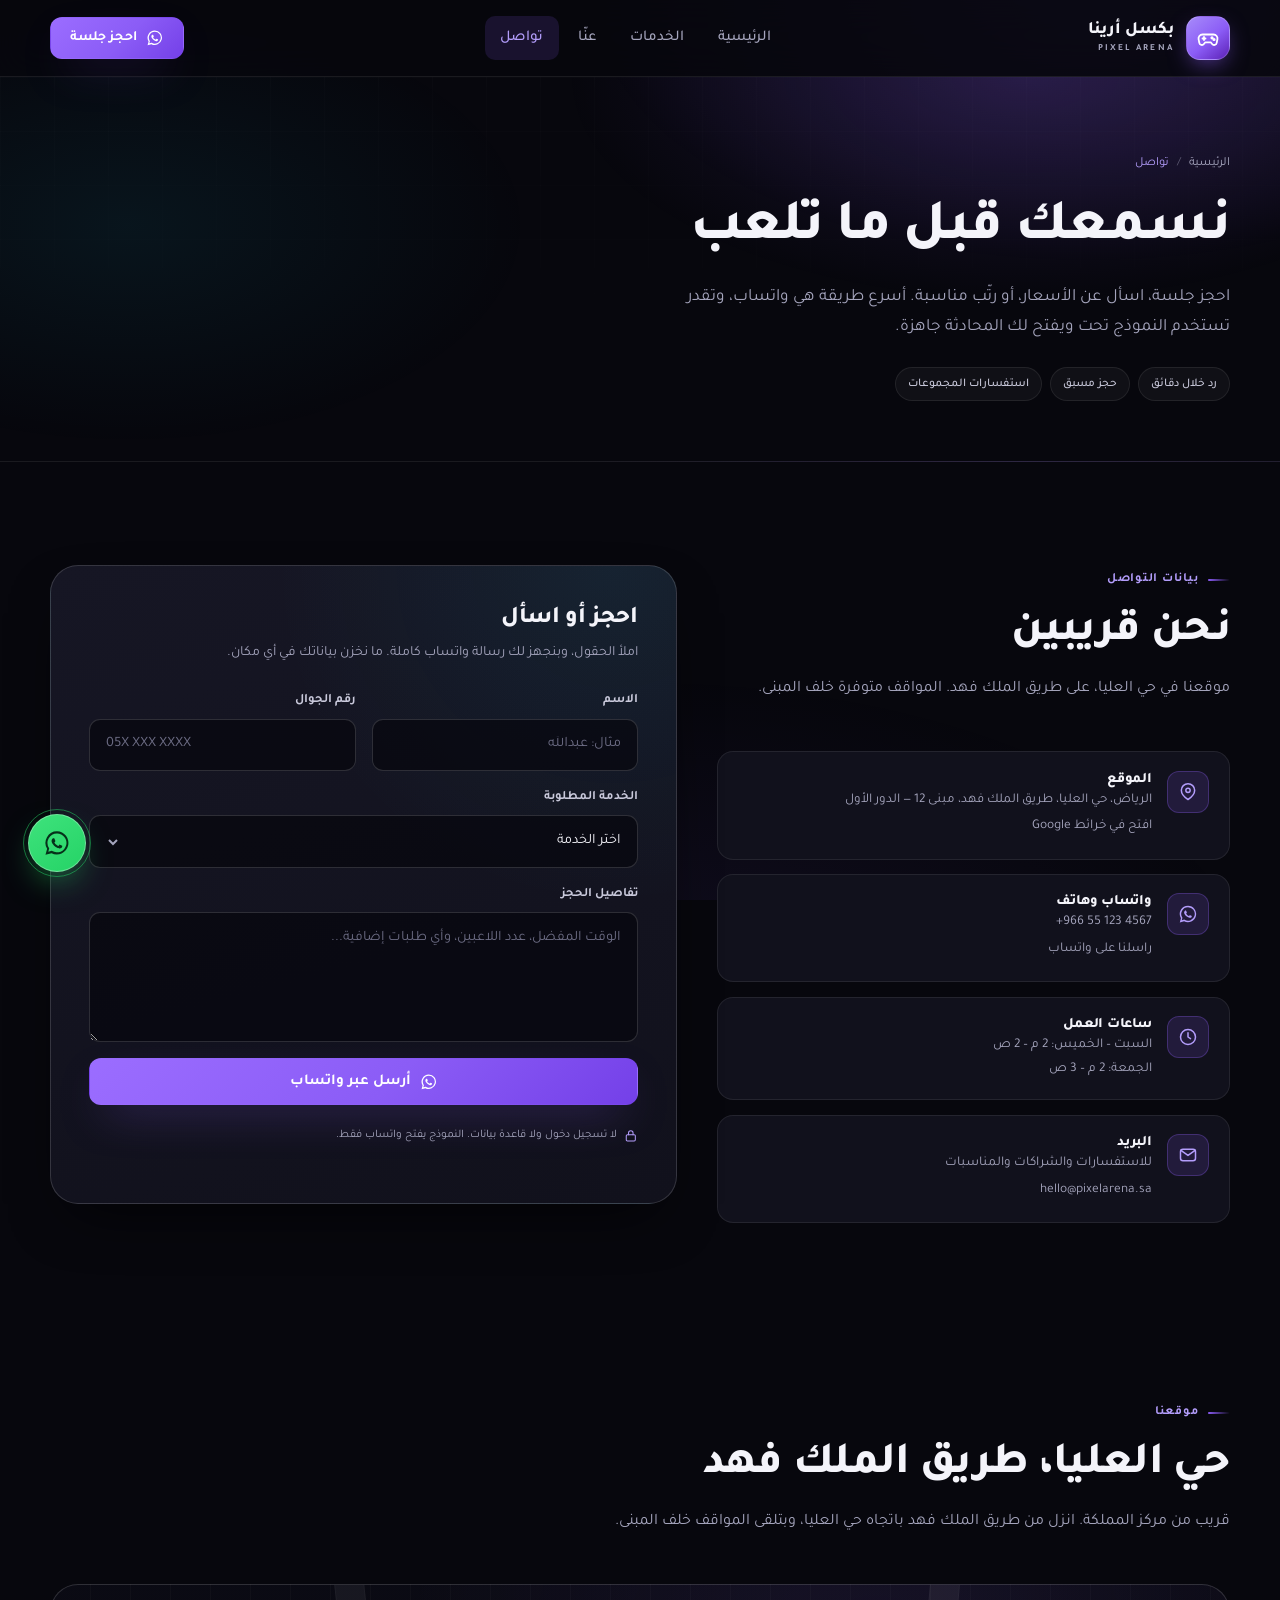
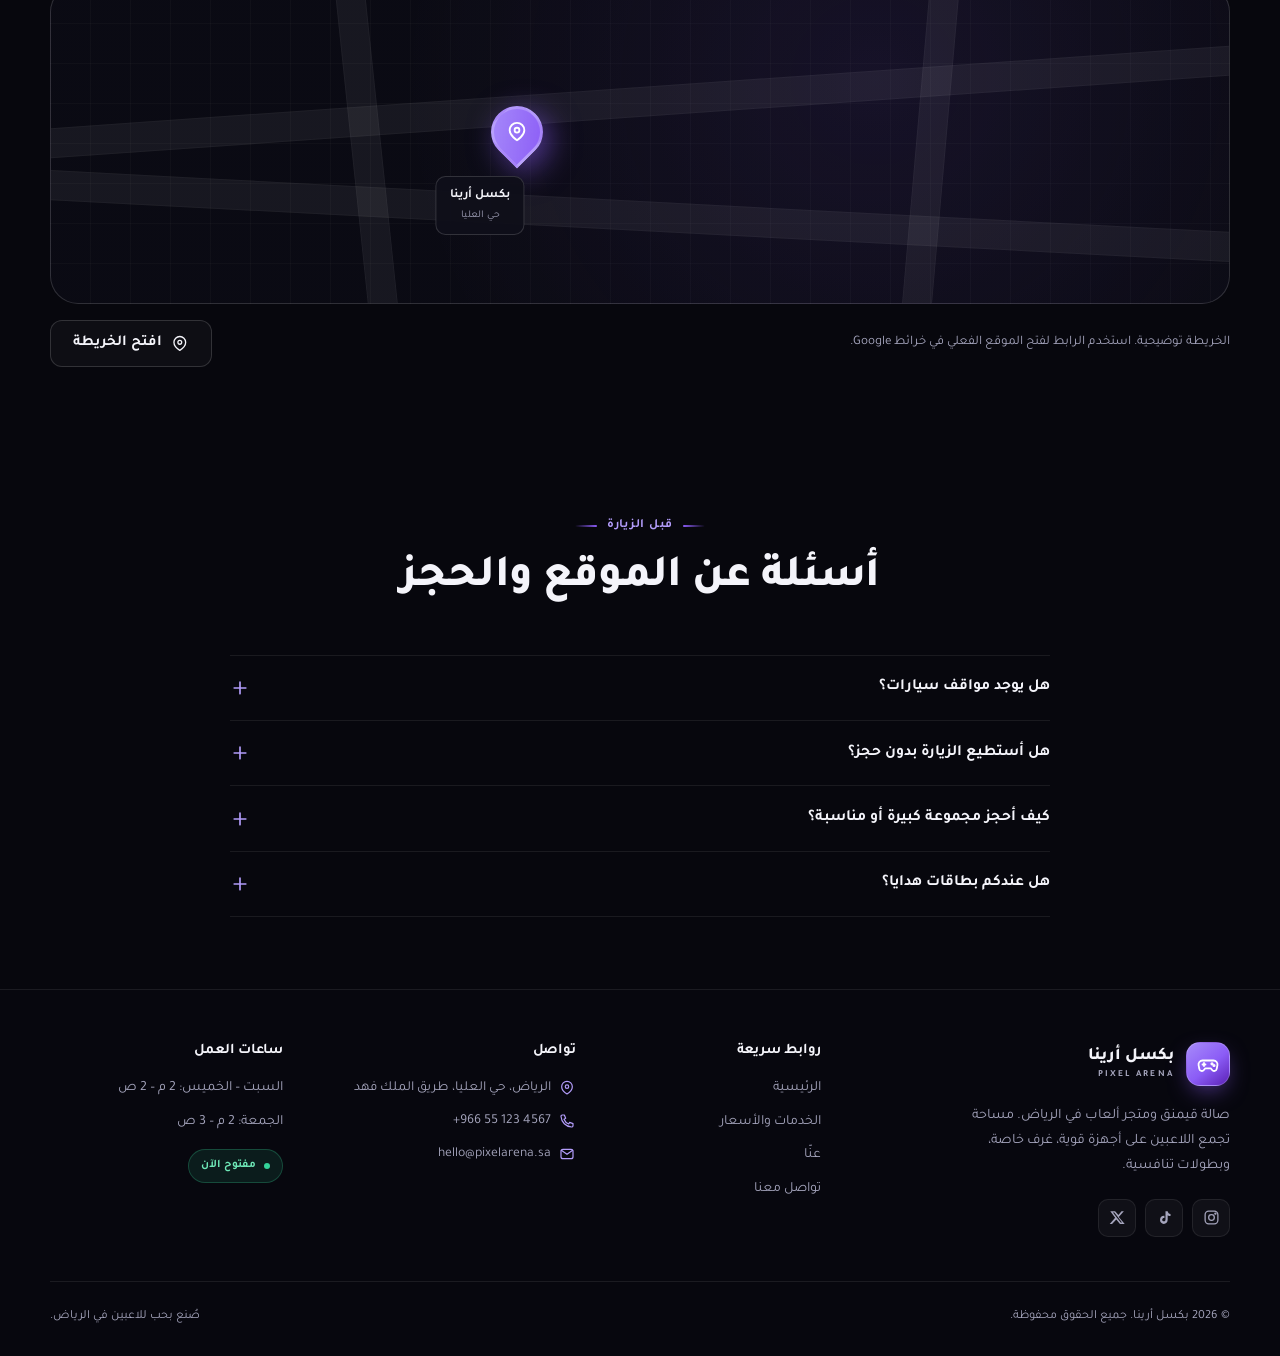
==== contact.html @ 1a5d4d5c "Add files via upload" ====
<!DOCTYPE html>
<html lang="ar" dir="rtl">
<head>
  <meta charset="utf-8">
  <meta name="viewport" content="width=device-width, initial-scale=1">
  <title>تواصل معنا | بكسل أرينا — الرياض، حي العليا</title>
  <meta name="description" content="تواصل مع بكسل أرينا في الرياض: واتساب، هاتف، موقع في حي العليا، وساعات العمل. احجز جلستك أو غرفتك عبر نموذج سريع يفتح واتساب مباشرة.">
  <meta name="theme-color" content="#07070d">
  <link rel="icon" href="assets/favicon.svg" type="image/svg+xml">
  <link rel="preconnect" href="https://fonts.googleapis.com">
  <link rel="preconnect" href="https://fonts.gstatic.com" crossorigin>
  <link href="https://fonts.googleapis.com/css2?family=Tajawal:wght@400;500;700;800&display=swap" rel="stylesheet">
  <link rel="stylesheet" href="style.css">
  <script>document.documentElement.classList.add("js");</script>
</head>
<body>
  <a class="skip-link" href="#main">تجاوز إلى المحتوى</a>

  <header class="site-header">
    <div class="container header-inner">
      <a class="brand" href="index.html" aria-label="بكسل أرينا — الصفحة الرئيسية">
        <span class="brand-mark" aria-hidden="true">
          <svg viewBox="0 0 24 24" fill="none" stroke="currentColor" stroke-width="1.8" stroke-linecap="round" stroke-linejoin="round">
            <path d="M6.5 8.5h11a4 4 0 0 1 3.9 4.9l-.7 3.4a2.6 2.6 0 0 1-4.6 1.2l-1.4-1.7H9.3l-1.4 1.7a2.6 2.6 0 0 1-4.6-1.2l-.7-3.4a4 4 0 0 1 3.9-4.9Z"/>
            <path d="M8 11v3M6.5 12.5h3"/>
            <circle cx="16" cy="11.8" r=".7" fill="currentColor"/>
            <circle cx="18" cy="13.5" r=".7" fill="currentColor"/>
          </svg>
        </span>
        <span class="brand-text">
          <span class="brand-name">بكسل أرينا</span>
          <span class="brand-sub">PIXEL ARENA</span>
        </span>
      </a>

      <nav class="nav" id="site-nav" aria-label="التنقل الرئيسي">
        <ul class="nav-list">
          <li><a class="nav-link" href="index.html">الرئيسية</a></li>
          <li><a class="nav-link" href="services.html">الخدمات</a></li>
          <li><a class="nav-link" href="about.html">عنّا</a></li>
          <li><a class="nav-link is-active" href="contact.html" aria-current="page">تواصل</a></li>
        </ul>
        <a class="btn btn-primary nav-cta" href="https://wa.me/966551234567?text=مرحبًا%20بكسل%20أرينا،%20أبغى%20أحجز%20جلسة" target="_blank" rel="noopener noreferrer">
          <svg class="icon" viewBox="0 0 24 24" fill="currentColor" aria-hidden="true"><path d="M12.04 2a9.9 9.9 0 0 0-8.5 15l-1.4 5.1 5.2-1.4A9.9 9.9 0 1 0 12.04 2Zm0 1.8a8.1 8.1 0 1 1-4.1 15.1l-.4-.2-3 .8.8-2.9-.2-.4a8.1 8.1 0 0 1 6.9-12.4Zm-3.2 4.1c-.2 0-.5.1-.7.4-.2.3-.8.8-.8 1.9s.8 2.2.9 2.4c.1.2 1.6 2.5 3.9 3.4 1.9.8 2.3.6 2.7.6.4 0 1.3-.5 1.5-1.1.2-.6.2-1 .1-1.1-.1-.1-.2-.2-.4-.3l-1.5-.7c-.2-.1-.4-.1-.5.1l-.6.8c-.1.2-.3.2-.5.1-.2-.1-.9-.3-1.8-1.1-.7-.6-1.1-1.3-1.3-1.5-.1-.2 0-.3.1-.4l.4-.5c.1-.2.1-.3.2-.5.1-.2 0-.3 0-.4l-.7-1.7c-.2-.4-.4-.4-.5-.4h-.5Z"/></svg>
          احجز جلسة
        </a>
      </nav>

      <div class="header-actions">
        <a class="btn btn-primary header-cta" href="https://wa.me/966551234567?text=مرحبًا%20بكسل%20أرينا،%20أبغى%20أحجز%20جلسة" target="_blank" rel="noopener noreferrer">
          <svg class="icon" viewBox="0 0 24 24" fill="currentColor" aria-hidden="true"><path d="M12.04 2a9.9 9.9 0 0 0-8.5 15l-1.4 5.1 5.2-1.4A9.9 9.9 0 1 0 12.04 2Zm0 1.8a8.1 8.1 0 1 1-4.1 15.1l-.4-.2-3 .8.8-2.9-.2-.4a8.1 8.1 0 0 1 6.9-12.4Zm-3.2 4.1c-.2 0-.5.1-.7.4-.2.3-.8.8-.8 1.9s.8 2.2.9 2.4c.1.2 1.6 2.5 3.9 3.4 1.9.8 2.3.6 2.7.6.4 0 1.3-.5 1.5-1.1.2-.6.2-1 .1-1.1-.1-.1-.2-.2-.4-.3l-1.5-.7c-.2-.1-.4-.1-.5.1l-.6.8c-.1.2-.3.2-.5.1-.2-.1-.9-.3-1.8-1.1-.7-.6-1.1-1.3-1.3-1.5-.1-.2 0-.3.1-.4l.4-.5c.1-.2.1-.3.2-.5.1-.2 0-.3 0-.4l-.7-1.7c-.2-.4-.4-.4-.5-.4h-.5Z"/></svg>
          احجز جلسة
        </a>
        <button class="nav-toggle" type="button" aria-label="فتح القائمة" aria-expanded="false" aria-controls="site-nav">
          <span></span><span></span><span></span>
        </button>
      </div>
    </div>
  </header>

  <main id="main">
    <section class="page-hero">
      <div class="container">
        <nav class="breadcrumb" aria-label="مسار الصفحة">
          <a href="index.html">الرئيسية</a>
          <span class="sep" aria-hidden="true">/</span>
          <span aria-current="page">تواصل</span>
        </nav>
        <h1>نسمعك قبل ما تلعب</h1>
        <p class="lead">
          احجز جلسة، اسأل عن الأسعار، أو رتّب مناسبة. أسرع طريقة هي واتساب،
          وتقدر تستخدم النموذج تحت ويفتح لك المحادثة جاهزة.
        </p>
        <div class="page-hero-tags">
          <span class="tag">رد خلال دقائق</span>
          <span class="tag">حجز مسبق</span>
          <span class="tag">استفسارات المجموعات</span>
        </div>
      </div>
    </section>

    <!-- التواصل والنموذج -->
    <section class="section" aria-labelledby="contact-title">
      <div class="container">
        <div class="contact-grid">
          <div>
            <div class="section-head reveal">
              <span class="kicker">بيانات التواصل</span>
              <h2 class="section-title" id="contact-title">نحن قريبين</h2>
              <p class="section-text">موقعنا في حي العليا، على طريق الملك فهد. المواقف متوفرة خلف المبنى.</p>
            </div>

            <div class="contact-cards">
              <div class="contact-card reveal">
                <span class="feature-icon" aria-hidden="true">
                  <svg viewBox="0 0 24 24" fill="none" stroke="currentColor" stroke-width="1.8" stroke-linecap="round" stroke-linejoin="round"><path d="M20 10c0 6-8 11-8 11S4 16 4 10a8 8 0 1 1 16 0Z"/><circle cx="12" cy="10" r="2.6"/></svg>
                </span>
                <div>
                  <h3>الموقع</h3>
                  <p>الرياض، حي العليا، طريق الملك فهد، مبنى 12 — الدور الأول</p>
                  <a href="https://www.google.com/maps/search/?api=1&query=Al+Olaya+Riyadh" target="_blank" rel="noopener noreferrer">افتح في خرائط Google</a>
                </div>
              </div>

              <div class="contact-card reveal">
                <span class="feature-icon" aria-hidden="true">
                  <svg viewBox="0 0 24 24" fill="currentColor"><path d="M12.04 2a9.9 9.9 0 0 0-8.5 15l-1.4 5.1 5.2-1.4A9.9 9.9 0 1 0 12.04 2Zm0 1.8a8.1 8.1 0 1 1-4.1 15.1l-.4-.2-3 .8.8-2.9-.2-.4a8.1 8.1 0 0 1 6.9-12.4Zm-3.2 4.1c-.2 0-.5.1-.7.4-.2.3-.8.8-.8 1.9s.8 2.2.9 2.4c.1.2 1.6 2.5 3.9 3.4 1.9.8 2.3.6 2.7.6.4 0 1.3-.5 1.5-1.1.2-.6.2-1 .1-1.1-.1-.1-.2-.2-.4-.3l-1.5-.7c-.2-.1-.4-.1-.5.1l-.6.8c-.1.2-.3.2-.5.1-.2-.1-.9-.3-1.8-1.1-.7-.6-1.1-1.3-1.3-1.5-.1-.2 0-.3.1-.4l.4-.5c.1-.2.1-.3.2-.5.1-.2 0-.3 0-.4l-.7-1.7c-.2-.4-.4-.4-.5-.4h-.5Z"/></svg>
                </span>
                <div>
                  <h3>واتساب وهاتف</h3>
                  <p dir="ltr" style="text-align: end;">+966 55 123 4567</p>
                  <a href="https://wa.me/966551234567" target="_blank" rel="noopener noreferrer">راسلنا على واتساب</a>
                </div>
              </div>

              <div class="contact-card reveal">
                <span class="feature-icon" aria-hidden="true">
                  <svg viewBox="0 0 24 24" fill="none" stroke="currentColor" stroke-width="1.8" stroke-linecap="round" stroke-linejoin="round"><circle cx="12" cy="12" r="9"/><path d="M12 7v5l3 2"/></svg>
                </span>
                <div>
                  <h3>ساعات العمل</h3>
                  <p>السبت – الخميس: 2 م – 2 ص</p>
                  <p>الجمعة: 2 م – 3 ص</p>
                </div>
              </div>

              <div class="contact-card reveal">
                <span class="feature-icon" aria-hidden="true">
                  <svg viewBox="0 0 24 24" fill="none" stroke="currentColor" stroke-width="1.8" stroke-linecap="round" stroke-linejoin="round"><rect x="3" y="5" width="18" height="14" rx="3"/><path d="m3.5 6.5 8.5 6 8.5-6"/></svg>
                </span>
                <div>
                  <h3>البريد</h3>
                  <p>للاستفسارات والشراكات والمناسبات</p>
                  <a href="mailto:hello@pixelarena.sa" dir="ltr">hello@pixelarena.sa</a>
                </div>
              </div>
            </div>
          </div>

          <div class="form-card reveal">
            <h2>احجز أو اسأل</h2>
            <p>املأ الحقول، وبنجهز لك رسالة واتساب كاملة. ما نخزن بياناتك في أي مكان.</p>

            <form data-wa-form data-wa="966551234567">
              <div class="form-grid">
                <div class="field">
                  <label for="name">الاسم</label>
                  <input type="text" id="name" name="name" placeholder="مثال: عبدالله" autocomplete="name" required>
                </div>

                <div class="field">
                  <label for="phone">رقم الجوال</label>
                  <input type="tel" id="phone" name="phone" placeholder="05X XXX XXXX" autocomplete="tel" inputmode="tel" pattern="[0-9+\s-]{9,16}" required>
                </div>

                <div class="field field--full">
                  <label for="service">الخدمة المطلوبة</label>
                  <select id="service" name="service" required>
                    <option value="" selected disabled>اختر الخدمة</option>
                    <option>PC عادي — 25 ر.س/ساعة</option>
                    <option>PC برو — 35 ر.س/ساعة</option>
                    <option>PS5 — 30 ر.س/ساعة</option>
                    <option>تجربة VR — 45 ر.س/ساعة</option>
                    <option>محاكي السباقات — 35 ر.س/ساعة</option>
                    <option>غرفة VIP — 120 ر.س/ساعة</option>
                    <option>بطولة أو مناسبة</option>
                    <option>استفسار عام</option>
                  </select>
                </div>

                <div class="field field--full">
                  <label for="message">تفاصيل الحجز</label>
                  <textarea id="message" name="message" placeholder="الوقت المفضل، عدد اللاعبين، وأي طلبات إضافية..."></textarea>
                </div>

                <div class="field field--full">
                  <button class="btn btn-primary btn-block" type="submit">
                    <svg class="icon" viewBox="0 0 24 24" fill="currentColor" aria-hidden="true"><path d="M12.04 2a9.9 9.9 0 0 0-8.5 15l-1.4 5.1 5.2-1.4A9.9 9.9 0 1 0 12.04 2Zm0 1.8a8.1 8.1 0 1 1-4.1 15.1l-.4-.2-3 .8.8-2.9-.2-.4a8.1 8.1 0 0 1 6.9-12.4Zm-3.2 4.1c-.2 0-.5.1-.7.4-.2.3-.8.8-.8 1.9s.8 2.2.9 2.4c.1.2 1.6 2.5 3.9 3.4 1.9.8 2.3.6 2.7.6.4 0 1.3-.5 1.5-1.1.2-.6.2-1 .1-1.1-.1-.1-.2-.2-.4-.3l-1.5-.7c-.2-.1-.4-.1-.5.1l-.6.8c-.1.2-.3.2-.5.1-.2-.1-.9-.3-1.8-1.1-.7-.6-1.1-1.3-1.3-1.5-.1-.2 0-.3.1-.4l.4-.5c.1-.2.1-.3.2-.5.1-.2 0-.3 0-.4l-.7-1.7c-.2-.4-.4-.4-.5-.4h-.5Z"/></svg>
                    أرسل عبر واتساب
                  </button>
                  <p class="form-note">
                    <svg class="icon" viewBox="0 0 24 24" fill="none" stroke="currentColor" stroke-width="1.8" stroke-linecap="round" stroke-linejoin="round" aria-hidden="true"><rect x="4" y="10" width="16" height="11" rx="2"/><path d="M8 10V7a4 4 0 0 1 8 0v3"/></svg>
                    لا تسجيل دخول ولا قاعدة بيانات. النموذج يفتح واتساب فقط.
                  </p>
                  <p class="form-status" role="status" aria-live="polite"></p>
                </div>
              </div>
            </form>
          </div>
        </div>
      </div>
    </section>

    <!-- الموقع -->
    <section class="section section--tight" aria-labelledby="map-title">
      <div class="container">
        <div class="section-head reveal">
          <span class="kicker">موقعنا</span>
          <h2 class="section-title" id="map-title">حي العليا، طريق الملك فهد</h2>
          <p class="section-text">قريب من مركز المملكة. انزل من طريق الملك فهد باتجاه حي العليا، وبتلقى المواقف خلف المبنى.</p>
        </div>

        <div class="map-card reveal" role="img" aria-label="خريطة توضيحية لموقع بكسل أرينا في حي العليا بالرياض">
          <div class="map-road map-road--h map-road--h1"></div>
          <div class="map-road map-road--h map-road--h2"></div>
          <div class="map-road map-road--v map-road--v1"></div>
          <div class="map-road map-road--v map-road--v2"></div>
          <div class="map-pin" aria-hidden="true">
            <svg viewBox="0 0 24 24" fill="none" stroke="currentColor" stroke-width="2" stroke-linecap="round" stroke-linejoin="round"><path d="M20 10c0 6-8 11-8 11S4 16 4 10a8 8 0 1 1 16 0Z"/><circle cx="12" cy="10" r="2.6"/></svg>
          </div>
          <div class="map-label">بكسل أرينا<span>حي العليا</span></div>
        </div>

        <div class="map-actions">
          <p>الخريطة توضيحية. استخدم الرابط لفتح الموقع الفعلي في خرائط Google.</p>
          <a class="btn btn-ghost" href="https://www.google.com/maps/search/?api=1&query=Al+Olaya+Riyadh" target="_blank" rel="noopener noreferrer">
            <svg class="icon" viewBox="0 0 24 24" fill="none" stroke="currentColor" stroke-width="1.8" stroke-linecap="round" stroke-linejoin="round" aria-hidden="true"><path d="M20 10c0 6-8 11-8 11S4 16 4 10a8 8 0 1 1 16 0Z"/><circle cx="12" cy="10" r="2.6"/></svg>
            افتح الخريطة
          </a>
        </div>
      </div>
    </section>

    <!-- الأسئلة -->
    <section class="section section--tight" aria-labelledby="contact-faq-title">
      <div class="container">
        <div class="section-head section-head--center reveal">
          <span class="kicker">قبل الزيارة</span>
          <h2 class="section-title" id="contact-faq-title">أسئلة عن الموقع والحجز</h2>
        </div>

        <div class="faq reveal">
          <details>
            <summary>هل يوجد مواقف سيارات؟<svg class="icon" viewBox="0 0 24 24" fill="none" stroke="currentColor" stroke-width="2" stroke-linecap="round" aria-hidden="true"><path d="M12 5v14M5 12h14"/></svg></summary>
            <p>نعم، مواقف مجانية خلف المبنى تتسع لعدد جيد من السيارات. في أوقات الذروة ننصح بالوصول قبل موعدك بعشر دقائق.</p>
          </details>
          <details>
            <summary>هل أستطيع الزيارة بدون حجز؟<svg class="icon" viewBox="0 0 24 24" fill="none" stroke="currentColor" stroke-width="2" stroke-linecap="round" aria-hidden="true"><path d="M12 5v14M5 12h14"/></svg></summary>
            <p>تقدر، حسب توفر الأجهزة. الحجز المسبق يضمن لك المقعد أو الغرفة اللي تفضلها، خاصة نهاية الأسبوع.</p>
          </details>
          <details>
            <summary>كيف أحجز مجموعة كبيرة أو مناسبة؟<svg class="icon" viewBox="0 0 24 24" fill="none" stroke="currentColor" stroke-width="2" stroke-linecap="round" aria-hidden="true"><path d="M12 5v14M5 12h14"/></svg></summary>
            <p>راسلنا على واتساب قبلها بيومين على الأقل، واذكر عدد الأشخاص والوقت. نقدر نحجز أكثر من غرفة، ونرتب بطولة صغيرة أو ضيافة.</p>
          </details>
          <details>
            <summary>هل عندكم بطاقات هدايا؟<svg class="icon" viewBox="0 0 24 24" fill="none" stroke="currentColor" stroke-width="2" stroke-linecap="round" aria-hidden="true"><path d="M12 5v14M5 12h14"/></svg></summary>
            <p>نعم، بطاقات هدايا بقيم 50 و100 و200 ريال، صالحة لمدة ستة أشهر من تاريخ الشراء. اطلبها من الاستقبال أو عبر واتساب.</p>
          </details>
        </div>
      </div>
    </section>
  </main>

  <footer class="site-footer">
    <div class="container">
      <div class="footer-grid">
        <div class="footer-brand">
          <a class="brand" href="index.html" aria-label="بكسل أرينا — الصفحة الرئيسية">
            <span class="brand-mark" aria-hidden="true">
              <svg viewBox="0 0 24 24" fill="none" stroke="currentColor" stroke-width="1.8" stroke-linecap="round" stroke-linejoin="round">
                <path d="M6.5 8.5h11a4 4 0 0 1 3.9 4.9l-.7 3.4a2.6 2.6 0 0 1-4.6 1.2l-1.4-1.7H9.3l-1.4 1.7a2.6 2.6 0 0 1-4.6-1.2l-.7-3.4a4 4 0 0 1 3.9-4.9Z"/>
                <path d="M8 11v3M6.5 12.5h3"/>
                <circle cx="16" cy="11.8" r=".7" fill="currentColor"/>
                <circle cx="18" cy="13.5" r=".7" fill="currentColor"/>
              </svg>
            </span>
            <span class="brand-text">
              <span class="brand-name">بكسل أرينا</span>
              <span class="brand-sub">PIXEL ARENA</span>
            </span>
          </a>
          <p>صالة قيمنق ومتجر ألعاب في الرياض. مساحة تجمع اللاعبين على أجهزة قوية، غرف خاصة، وبطولات تنافسية.</p>
          <div class="socials">
            <a class="social-link" href="https://www.instagram.com/" target="_blank" rel="noopener noreferrer" aria-label="إنستغرام بكسل أرينا">
              <svg viewBox="0 0 24 24" fill="none" stroke="currentColor" stroke-width="1.8" stroke-linecap="round" stroke-linejoin="round" aria-hidden="true"><rect x="3" y="3" width="18" height="18" rx="5"/><circle cx="12" cy="12" r="4"/><circle cx="17.5" cy="6.5" r=".8" fill="currentColor"/></svg>
            </a>
            <a class="social-link" href="https://www.tiktok.com/" target="_blank" rel="noopener noreferrer" aria-label="تيك توك بكسل أرينا">
              <svg viewBox="0 0 24 24" fill="currentColor" aria-hidden="true"><path d="M16.5 3c.4 2.2 1.8 3.7 4 4v3c-1.5 0-2.9-.5-4-1.3v6.6c0 3.6-2.4 5.7-5.5 5.7A5.3 5.3 0 0 1 5.7 15c0-3.3 2.7-5.6 6.2-5.3v3.1c-1.7-.3-3.1.7-3.1 2.2 0 1.4 1 2.4 2.3 2.4 1.4 0 2.3-1 2.3-2.7V3Z"/></svg>
            </a>
            <a class="social-link" href="https://x.com/" target="_blank" rel="noopener noreferrer" aria-label="إكس بكسل أرينا">
              <svg viewBox="0 0 24 24" fill="currentColor" aria-hidden="true"><path d="M17.7 3H21l-7.2 8.2L22.2 21H15.5l-5.2-6.2L4.3 21H1l7.7-8.8L1.8 3h6.8l4.7 5.6Zm-1.2 16h1.9L7.5 4.9H5.5Z"/></svg>
            </a>
          </div>
        </div>

        <div>
          <h3 class="footer-title">روابط سريعة</h3>
          <ul class="footer-links">
            <li><a href="index.html">الرئيسية</a></li>
            <li><a href="services.html">الخدمات والأسعار</a></li>
            <li><a href="about.html">عنّا</a></li>
            <li><a href="contact.html">تواصل معنا</a></li>
          </ul>
        </div>

        <div>
          <h3 class="footer-title">تواصل</h3>
          <ul class="footer-links footer-contact">
            <li>
              <svg class="icon" viewBox="0 0 24 24" fill="none" stroke="currentColor" stroke-width="1.8" stroke-linecap="round" stroke-linejoin="round" aria-hidden="true"><path d="M20 10c0 6-8 11-8 11S4 16 4 10a8 8 0 1 1 16 0Z"/><circle cx="12" cy="10" r="2.6"/></svg>
              <span>الرياض، حي العليا، طريق الملك فهد</span>
            </li>
            <li>
              <svg class="icon" viewBox="0 0 24 24" fill="none" stroke="currentColor" stroke-width="1.8" stroke-linecap="round" stroke-linejoin="round" aria-hidden="true"><path d="M5 3h3l2 5-2.5 1.5a12 12 0 0 0 7 7L16 14l5 2v3a2 2 0 0 1-2.2 2A17 17 0 0 1 3 5.2 2 2 0 0 1 5 3Z"/></svg>
              <a href="tel:+966551234567" dir="ltr">+966 55 123 4567</a>
            </li>
            <li>
              <svg class="icon" viewBox="0 0 24 24" fill="none" stroke="currentColor" stroke-width="1.8" stroke-linecap="round" stroke-linejoin="round" aria-hidden="true"><rect x="3" y="5" width="18" height="14" rx="3"/><path d="m3.5 6.5 8.5 6 8.5-6"/></svg>
              <a href="mailto:hello@pixelarena.sa" dir="ltr">hello@pixelarena.sa</a>
            </li>
          </ul>
        </div>

        <div>
          <h3 class="footer-title">ساعات العمل</h3>
          <ul class="footer-links">
            <li>السبت – الخميس: 2 م – 2 ص</li>
            <li>الجمعة: 2 م – 3 ص</li>
          </ul>
          <span class="hours-badge">مفتوح الآن</span>
        </div>
      </div>

      <div class="footer-bottom">
        <p>© <span data-year>2026</span> بكسل أرينا. جميع الحقوق محفوظة.</p>
        <p>صُنع بحب للاعبين في الرياض.</p>
      </div>
    </div>
  </footer>

  <a class="wa-float" href="https://wa.me/966551234567?text=مرحبًا%20بكسل%20أرينا،%20أبغى%20أحجز%20جلسة" target="_blank" rel="noopener noreferrer" aria-label="تواصل مع بكسل أرينا عبر واتساب">
    <svg viewBox="0 0 24 24" fill="currentColor" aria-hidden="true"><path d="M12.04 2a9.9 9.9 0 0 0-8.5 15l-1.4 5.1 5.2-1.4A9.9 9.9 0 1 0 12.04 2Zm0 1.8a8.1 8.1 0 1 1-4.1 15.1l-.4-.2-3 .8.8-2.9-.2-.4a8.1 8.1 0 0 1 6.9-12.4Zm-3.2 4.1c-.2 0-.5.1-.7.4-.2.3-.8.8-.8 1.9s.8 2.2.9 2.4c.1.2 1.6 2.5 3.9 3.4 1.9.8 2.3.6 2.7.6.4 0 1.3-.5 1.5-1.1.2-.6.2-1 .1-1.1-.1-.1-.2-.2-.4-.3l-1.5-.7c-.2-.1-.4-.1-.5.1l-.6.8c-.1.2-.3.2-.5.1-.2-.1-.9-.3-1.8-1.1-.7-.6-1.1-1.3-1.3-1.5-.1-.2 0-.3.1-.4l.4-.5c.1-.2.1-.3.2-.5.1-.2 0-.3 0-.4l-.7-1.7c-.2-.4-.4-.4-.5-.4h-.5Z"/></svg>
  </a>

  <script src="script.js" defer></script>
</body>
</html>
---- style.css ----
/* ============================================================
   بكسل أرينا — بكسل أرينا | PIXEL ARENA
   ملف الأنماط المشترك لجميع الصفحات
   ============================================================ */

/* ---------- 1. المتغيرات والأساسيات ---------- */
:root {
  --bg: #07070d;
  --bg-soft: #0b0b14;
  --surface: #11111c;
  --surface-2: #161624;
  --surface-3: #1d1d2e;

  --text: #f4f4fa;
  --muted: #a5a5bd;
  --muted-strong: #c9c9db;

  --accent: #8b5cf6;
  --accent-strong: #b39dfb;
  --accent-deep: #5b21b6;
  --accent-soft: rgba(139, 92, 246, 0.14);
  --cyan: #22d3ee;
  --green: #25d366;
  --amber: #fbbf24;

  --line: rgba(255, 255, 255, 0.08);
  --line-strong: rgba(255, 255, 255, 0.15);

  --radius-sm: 12px;
  --radius: 20px;
  --radius-lg: 28px;

  --shadow: 0 24px 60px -24px rgba(0, 0, 0, 0.85);
  --shadow-accent: 0 18px 45px -18px rgba(139, 92, 246, 0.6);

  --container: 1180px;
  --gutter: clamp(1rem, 4vw, 2.5rem);
  --header-h: 76px;

  --font: "Tajawal", "Segoe UI", Tahoma, sans-serif;

  --ease: cubic-bezier(0.22, 1, 0.36, 1);
}

*,
*::before,
*::after {
  box-sizing: border-box;
}

html {
  scroll-behavior: smooth;
  -webkit-text-size-adjust: 100%;
  scroll-padding-block-start: calc(var(--header-h) + 1.5rem);
}

body {
  margin: 0;
  min-height: 100vh;
  overflow-x: hidden;
  font-family: var(--font);
  font-size: 1rem;
  line-height: 1.75;
  color: var(--text);
  background-color: var(--bg);
  text-rendering: optimizeLegibility;
  -webkit-font-smoothing: antialiased;
}

body::before {
  content: "";
  position: fixed;
  inset: 0;
  z-index: -1;
  pointer-events: none;
  background:
    radial-gradient(ellipse 60% 45% at 85% 0%, rgba(139, 92, 246, 0.16), transparent 65%),
    radial-gradient(ellipse 45% 35% at 10% 25%, rgba(34, 211, 238, 0.07), transparent 70%),
    radial-gradient(ellipse 70% 50% at 50% 110%, rgba(139, 92, 246, 0.08), transparent 70%);
}

h1,
h2,
h3,
h4 {
  margin: 0;
  font-weight: 800;
  line-height: 1.25;
  letter-spacing: -0.015em;
}

p {
  margin: 0;
}

ul,
ol {
  margin: 0;
  padding: 0;
  list-style: none;
}

a {
  color: inherit;
  text-decoration: none;
}

img,
svg {
  display: block;
  max-width: 100%;
}

img {
  height: auto;
}

button,
input,
select,
textarea {
  font: inherit;
  color: inherit;
}

button {
  cursor: pointer;
}

::selection {
  color: #fff;
  background: var(--accent);
}

:focus-visible {
  outline: 2px solid var(--accent-strong);
  outline-offset: 3px;
  border-radius: 6px;
}

/* ---------- 2. أدوات مساعدة ---------- */
.container {
  width: min(var(--container), calc(100% - (var(--gutter) * 2)));
  margin-inline: auto;
}

.sr-only {
  position: absolute;
  width: 1px;
  height: 1px;
  padding: 0;
  margin: -1px;
  overflow: hidden;
  clip: rect(0, 0, 0, 0);
  white-space: nowrap;
  border: 0;
}

.skip-link {
  position: fixed;
  inset-block-start: 0.75rem;
  inset-inline-start: 0.75rem;
  z-index: 200;
  padding: 0.7rem 1.1rem;
  font-weight: 700;
  color: #0b0714;
  background: var(--accent-strong);
  border-radius: 10px;
  transform: translateY(-160%);
  transition: transform 0.25s var(--ease);
}

.skip-link:focus {
  transform: translateY(0);
}

.icon {
  width: 1.25rem;
  height: 1.25rem;
  flex-shrink: 0;
}

/* ---------- 3. الأزرار ---------- */
.btn {
  display: inline-flex;
  align-items: center;
  justify-content: center;
  gap: 0.55rem;
  padding: 0.82rem 1.4rem;
  font-size: 0.95rem;
  font-weight: 700;
  line-height: 1.2;
  border: 1px solid transparent;
  border-radius: 12px;
  transition:
    transform 0.25s var(--ease),
    background-color 0.25s ease,
    border-color 0.25s ease,
    box-shadow 0.25s ease;
}

.btn .icon {
  width: 1.1rem;
  height: 1.1rem;
}

.btn:hover {
  transform: translateY(-2px);
}

.btn:active {
  transform: translateY(0);
}

.btn-primary {
  color: #fff;
  background: linear-gradient(135deg, #9b6dff, var(--accent) 55%, #7440e8);
  box-shadow: var(--shadow-accent);
}

.btn-primary:hover {
  box-shadow: 0 22px 50px -16px rgba(139, 92, 246, 0.8);
}

.btn-ghost {
  color: var(--text);
  background: rgba(255, 255, 255, 0.03);
  border-color: var(--line-strong);
}

.btn-ghost:hover {
  background: rgba(255, 255, 255, 0.07);
  border-color: rgba(255, 255, 255, 0.28);
}

.btn-light {
  color: #140d24;
  background: #fff;
}

.btn-light:hover {
  background: #ece7ff;
}

.btn-block {
  width: 100%;
}

/* ---------- 4. الترويسة والتنقل ---------- */
.site-header {
  position: sticky;
  inset-block-start: 0;
  z-index: 100;
  background: rgba(7, 7, 13, 0.78);
  border-block-end: 1px solid var(--line);
  -webkit-backdrop-filter: blur(18px);
  backdrop-filter: blur(18px);
}

.header-inner {
  display: flex;
  align-items: center;
  justify-content: space-between;
  gap: 1.5rem;
  min-height: var(--header-h);
}

.brand {
  display: inline-flex;
  align-items: center;
  gap: 0.75rem;
  flex-shrink: 0;
}

.brand-mark {
  display: grid;
  place-items: center;
  width: 44px;
  height: 44px;
  color: #fff;
  background: linear-gradient(140deg, #a78bfa, var(--accent) 55%, var(--accent-deep));
  border: 1px solid rgba(255, 255, 255, 0.18);
  border-radius: 14px;
  box-shadow: 0 8px 24px -8px rgba(139, 92, 246, 0.8);
}

.brand-mark svg {
  width: 24px;
  height: 24px;
}

.brand-text {
  display: flex;
  flex-direction: column;
  line-height: 1.15;
}

.brand-name {
  font-size: 1.08rem;
  font-weight: 800;
}

.brand-sub {
  margin-block-start: 0.22rem;
  font-size: 0.58rem;
  font-weight: 700;
  letter-spacing: 0.24em;
  color: var(--muted);
}

.nav-list {
  display: flex;
  align-items: center;
  gap: 0.25rem;
}

.nav-link {
  display: block;
  padding: 0.55rem 0.95rem;
  font-size: 0.94rem;
  font-weight: 500;
  color: var(--muted);
  border-radius: 10px;
  transition:
    color 0.2s ease,
    background-color 0.2s ease;
}

.nav-link:hover {
  color: var(--text);
  background: rgba(255, 255, 255, 0.05);
}

.nav-link.is-active {
  color: var(--accent-strong);
  background: var(--accent-soft);
}

.header-actions {
  display: flex;
  align-items: center;
  gap: 0.75rem;
}

.header-cta {
  padding: 0.7rem 1.2rem;
  font-size: 0.88rem;
}

.nav-cta {
  display: none;
}

.nav-toggle {
  display: none;
  flex-direction: column;
  justify-content: center;
  gap: 5px;
  width: 44px;
  height: 44px;
  padding: 0;
  background: rgba(255, 255, 255, 0.04);
  border: 1px solid var(--line-strong);
  border-radius: 12px;
}

.nav-toggle span {
  display: block;
  width: 18px;
  height: 2px;
  margin-inline: auto;
  background: var(--text);
  border-radius: 2px;
  transition:
    transform 0.25s var(--ease),
    opacity 0.2s ease;
}

.nav-toggle[aria-expanded="true"] span:nth-child(1) {
  transform: translateY(7px) rotate(45deg);
}

.nav-toggle[aria-expanded="true"] span:nth-child(2) {
  opacity: 0;
}

.nav-toggle[aria-expanded="true"] span:nth-child(3) {
  transform: translateY(-7px) rotate(-45deg);
}

/* ---------- 5. الواجهة الرئيسية ---------- */
.hero {
  position: relative;
  padding-block: clamp(3rem, 7vw, 6rem) clamp(3rem, 6vw, 5.5rem);
  overflow: clip;
}

.hero-grid {
  display: grid;
  grid-template-columns: 1.02fr 0.98fr;
  align-items: center;
  gap: clamp(2rem, 5vw, 4rem);
}

.eyebrow {
  display: inline-flex;
  align-items: center;
  gap: 0.55rem;
  padding: 0.38rem 0.9rem;
  font-size: 0.78rem;
  font-weight: 700;
  color: var(--accent-strong);
  background: var(--accent-soft);
  border: 1px solid rgba(139, 92, 246, 0.28);
  border-radius: 999px;
}

.eyebrow-dot {
  width: 7px;
  height: 7px;
  background: var(--accent-strong);
  border-radius: 50%;
  box-shadow: 0 0 0 4px rgba(139, 92, 246, 0.16);
}

.hero h1 {
  margin-block-start: 1.35rem;
  font-size: clamp(2.55rem, 6vw, 4.6rem);
  line-height: 1.1;
}

.gradient-text {
  color: transparent;
  background: linear-gradient(115deg, #d8ccff 5%, #a78bfa 38%, var(--accent) 62%, var(--cyan));
  -webkit-background-clip: text;
  background-clip: text;
}

.hero-lead {
  max-width: 54ch;
  margin-block-start: 1.4rem;
  font-size: clamp(1rem, 1.6vw, 1.12rem);
  color: var(--muted);
}

.hero-actions {
  display: flex;
  flex-wrap: wrap;
  gap: 0.8rem;
  margin-block-start: 2rem;
}

.hero-stats {
  display: flex;
  flex-wrap: wrap;
  gap: 0;
  margin-block-start: 2.75rem;
  padding-block-start: 1.6rem;
  border-block-start: 1px solid var(--line);
}

.hero-stat {
  padding-inline-end: 1.6rem;
}

.hero-stat + .hero-stat {
  padding-inline-start: 1.6rem;
  border-inline-start: 1px solid var(--line);
}

.hero-stat strong {
  display: block;
  font-size: 1.5rem;
  font-weight: 800;
  line-height: 1.2;
}

.hero-stat span {
  font-size: 0.78rem;
  color: var(--muted);
}

/* ---------- 6. الرسم البصري للواجهة ---------- */
.hero-visual {
  position: relative;
  isolation: isolate;
}

.hero-visual::before {
  content: "";
  position: absolute;
  inset: -12%;
  z-index: -1;
  background: radial-gradient(circle at 55% 35%, rgba(139, 92, 246, 0.38), transparent 58%);
  filter: blur(35px);
}

.hero-art {
  position: relative;
  overflow: hidden;
  border: 1px solid var(--line-strong);
  border-radius: var(--radius-lg);
  box-shadow: var(--shadow);
  transform: perspective(1100px) rotateY(-3deg) rotateX(1.5deg);
}

.hero-art img {
  width: 100%;
}

.float-badge {
  position: absolute;
  display: flex;
  align-items: center;
  gap: 0.7rem;
  padding: 0.7rem 0.95rem;
  background: rgba(15, 15, 26, 0.86);
  border: 1px solid var(--line-strong);
  border-radius: 14px;
  box-shadow: 0 18px 40px -18px rgba(0, 0, 0, 0.9);
  -webkit-backdrop-filter: blur(14px);
  backdrop-filter: blur(14px);
}

.float-badge--open {
  inset-block-start: 1.1rem;
  inset-inline-start: 1.1rem;
  animation: float-soft 5s ease-in-out infinite;
}

.float-badge--rating {
  inset-block-end: 1.1rem;
  inset-inline-end: 1.1rem;
  animation: float-soft 5s ease-in-out 1.2s infinite;
}

.float-badge strong {
  display: block;
  font-size: 0.82rem;
  line-height: 1.3;
}

.float-badge small {
  display: block;
  font-size: 0.68rem;
  color: var(--muted);
}

.live-dot {
  position: relative;
  width: 9px;
  height: 9px;
  background: #34d399;
  border-radius: 50%;
  box-shadow: 0 0 0 4px rgba(52, 211, 153, 0.15);
}

.live-dot::after {
  content: "";
  position: absolute;
  inset: -5px;
  border: 1px solid rgba(52, 211, 153, 0.5);
  border-radius: 50%;
  animation: ping 2.2s ease-out infinite;
}

.rating-star {
  color: var(--amber);
}

.rating-stars {
  font-size: 0.7rem;
  letter-spacing: 0.08em;
  color: var(--amber);
}

/* ---------- 7. الأقسام العامة ---------- */
.section {
  padding-block: clamp(4rem, 8vw, 6.5rem);
}

.section--tight {
  padding-block: clamp(3rem, 6vw, 4.5rem);
}

.section-head {
  max-width: 650px;
  margin-block-end: clamp(2rem, 4vw, 3rem);
}

.section-head--center {
  margin-inline: auto;
  text-align: center;
}

.kicker {
  display: inline-flex;
  align-items: center;
  gap: 0.6rem;
  margin-block-end: 0.9rem;
  font-size: 0.78rem;
  font-weight: 700;
  letter-spacing: 0.06em;
  color: var(--accent-strong);
}

.kicker::before {
  content: "";
  width: 22px;
  height: 2px;
  background: linear-gradient(90deg, var(--accent), transparent);
  border-radius: 2px;
}

.section-head--center .kicker::after {
  content: "";
  width: 22px;
  height: 2px;
  background: linear-gradient(270deg, var(--accent), transparent);
  border-radius: 2px;
}

.section-title {
  font-size: clamp(1.9rem, 3.8vw, 2.8rem);
}

.section-text {
  margin-block-start: 0.9rem;
  color: var(--muted);
}

.section-head--center .section-text {
  margin-inline: auto;
}

.section-foot {
  display: flex;
  justify-content: center;
  margin-block-start: 2.25rem;
}

/* ---------- 8. المميزات ---------- */
.features-grid {
  display: grid;
  grid-template-columns: repeat(3, 1fr);
  gap: 1.25rem;
}

.feature-card {
  position: relative;
  padding: 1.8rem;
  overflow: hidden;
  background: linear-gradient(160deg, var(--surface-2), var(--surface));
  border: 1px solid var(--line);
  border-radius: var(--radius);
  transition:
    transform 0.3s var(--ease),
    border-color 0.3s ease,
    box-shadow 0.3s ease;
}

.feature-card::after {
  content: "";
  position: absolute;
  inset-block-start: -40%;
  inset-inline-end: -30%;
  width: 200px;
  height: 200px;
  background: radial-gradient(circle, rgba(139, 92, 246, 0.16), transparent 70%);
  pointer-events: none;
}

.feature-card:hover {
  transform: translateY(-5px);
  border-color: rgba(139, 92, 246, 0.38);
  box-shadow: 0 24px 50px -28px rgba(0, 0, 0, 0.9);
}

.feature-icon {
  display: grid;
  place-items: center;
  width: 52px;
  height: 52px;
  margin-block-end: 1.25rem;
  color: var(--accent-strong);
  background: var(--accent-soft);
  border: 1px solid rgba(139, 92, 246, 0.3);
  border-radius: 15px;
}

.feature-icon svg {
  width: 25px;
  height: 25px;
}

.feature-card h3 {
  font-size: 1.12rem;
}

.feature-card p {
  margin-block-start: 0.55rem;
  font-size: 0.93rem;
  color: var(--muted);
}

/* ---------- 9. معرض الصور ---------- */
.gallery-grid {
  display: grid;
  grid-template-columns: repeat(3, 1fr);
  grid-auto-rows: 215px;
  gap: 1rem;
}

.gallery-item {
  position: relative;
  overflow: hidden;
  background: var(--surface);
  border: 1px solid var(--line);
  border-radius: 18px;
}

.gallery-item--featured {
  grid-column: span 2;
  grid-row: span 2;
}

.gallery-item img {
  width: 100%;
  height: 100%;
  object-fit: cover;
  transition: transform 0.7s var(--ease);
}

.gallery-item:hover img {
  transform: scale(1.05);
}

.gallery-item::after {
  content: "";
  position: absolute;
  inset: 0;
  background: linear-gradient(to top, rgba(5, 5, 10, 0.82), transparent 52%);
  pointer-events: none;
}

.gallery-caption {
  position: absolute;
  inset-block-end: 0;
  inset-inline: 0;
  z-index: 1;
  padding: 1.1rem 1.2rem;
}

.gallery-caption strong {
  display: block;
  font-size: 0.95rem;
}

.gallery-caption span {
  font-size: 0.75rem;
  color: var(--muted-strong);
}

/* ---------- 10. آراء اللاعبين ---------- */
.testimonials-grid {
  display: grid;
  grid-template-columns: repeat(3, 1fr);
  gap: 1.25rem;
}

.quote-card {
  display: flex;
  flex-direction: column;
  gap: 1.1rem;
  padding: 1.75rem;
  background: var(--surface);
  border: 1px solid var(--line);
  border-radius: var(--radius);
}

.quote-stars {
  font-size: 0.8rem;
  letter-spacing: 0.12em;
  color: var(--amber);
}

.quote-card blockquote {
  margin: 0;
  font-size: 0.96rem;
  line-height: 1.9;
  color: var(--muted-strong);
}

.quote-person {
  display: flex;
  align-items: center;
  gap: 0.8rem;
  margin-block-start: auto;
  padding-block-start: 0.4rem;
}

.avatar {
  display: grid;
  place-items: center;
  width: 42px;
  height: 42px;
  flex-shrink: 0;
  font-size: 0.82rem;
  font-weight: 800;
  color: #fff;
  background: linear-gradient(140deg, var(--accent), var(--accent-deep));
  border-radius: 50%;
}

.avatar--cyan {
  background: linear-gradient(140deg, #67e8f9, #0e7490);
}

.avatar--amber {
  background: linear-gradient(140deg, #fcd34d, #b45309);
}

.quote-person strong {
  display: block;
  font-size: 0.88rem;
}

.quote-person span {
  display: block;
  font-size: 0.74rem;
  color: var(--muted);
}

/* ---------- 11. شريط الدعوة ---------- */
.cta-band {
  position: relative;
  display: flex;
  flex-wrap: wrap;
  align-items: center;
  justify-content: space-between;
  gap: 1.75rem;
  padding: clamp(2rem, 5vw, 3.5rem);
  overflow: hidden;
  background:
    radial-gradient(circle at 85% 15%, rgba(34, 211, 238, 0.18), transparent 40%),
    linear-gradient(120deg, rgba(139, 92, 246, 0.28), rgba(91, 33, 182, 0.12));
  border: 1px solid rgba(139, 92, 246, 0.32);
  border-radius: var(--radius-lg);
}

.cta-band::after {
  content: "";
  position: absolute;
  inset-block-start: -55%;
  inset-inline-start: 35%;
  width: 420px;
  height: 420px;
  background: radial-gradient(circle, rgba(139, 92, 246, 0.22), transparent 65%);
  pointer-events: none;
}

.cta-band > * {
  position: relative;
  z-index: 1;
}

.cta-band h2 {
  font-size: clamp(1.7rem, 3.5vw, 2.5rem);
}

.cta-band p {
  max-width: 50ch;
  margin-block-start: 0.6rem;
  color: var(--muted-strong);
}

.cta-actions {
  display: flex;
  flex-wrap: wrap;
  gap: 0.75rem;
}

/* ---------- 12. التذييل ---------- */
.site-footer {
  padding-block: 3.25rem 1.75rem;
  background: rgba(9, 9, 16, 0.72);
  border-block-start: 1px solid var(--line);
}

.footer-grid {
  display: grid;
  grid-template-columns: 1.6fr 0.9fr 1.1fr 1fr;
  gap: 2.25rem;
}

.footer-brand p {
  max-width: 34ch;
  margin-block-start: 1rem;
  font-size: 0.9rem;
  color: var(--muted);
}

.footer-title {
  margin-block-end: 1rem;
  font-size: 0.92rem;
  font-weight: 700;
}

.footer-links {
  display: flex;
  flex-direction: column;
  gap: 0.55rem;
  font-size: 0.88rem;
  color: var(--muted);
}

.footer-links a {
  transition: color 0.2s ease;
}

.footer-links a:hover {
  color: var(--accent-strong);
}

.footer-contact li {
  display: flex;
  align-items: flex-start;
  gap: 0.55rem;
  font-size: 0.86rem;
  color: var(--muted);
}

.footer-contact .icon {
  width: 1rem;
  height: 1rem;
  margin-block-start: 0.25rem;
  color: var(--accent-strong);
}

.hours-badge {
  display: inline-flex;
  align-items: center;
  gap: 0.5rem;
  margin-block-start: 0.9rem;
  padding: 0.38rem 0.75rem;
  font-size: 0.72rem;
  font-weight: 700;
  color: #6ee7b7;
  background: rgba(52, 211, 153, 0.1);
  border: 1px solid rgba(52, 211, 153, 0.25);
  border-radius: 999px;
}

.hours-badge::before {
  content: "";
  width: 6px;
  height: 6px;
  background: #34d399;
  border-radius: 50%;
}

.socials {
  display: flex;
  gap: 0.55rem;
  margin-block-start: 1.2rem;
}

.social-link {
  display: grid;
  place-items: center;
  width: 38px;
  height: 38px;
  color: var(--muted);
  background: rgba(255, 255, 255, 0.04);
  border: 1px solid var(--line);
  border-radius: 10px;
  transition:
    color 0.2s ease,
    border-color 0.2s ease,
    background-color 0.2s ease;
}

.social-link:hover {
  color: #fff;
  background: var(--accent-soft);
  border-color: rgba(139, 92, 246, 0.4);
}

.social-link svg {
  width: 17px;
  height: 17px;
}

.footer-bottom {
  display: flex;
  flex-wrap: wrap;
  align-items: center;
  justify-content: space-between;
  gap: 0.75rem;
  margin-block-start: 2.75rem;
  padding-block-start: 1.5rem;
  font-size: 0.78rem;
  color: var(--muted);
  border-block-start: 1px solid var(--line);
}

/* ---------- 13. زر واتساب الثابت ---------- */
.wa-float {
  position: fixed;
  inset-inline-end: clamp(1rem, 3vw, 1.75rem);
  inset-block-end: clamp(1rem, 3vw, 1.75rem);
  z-index: 90;
  display: grid;
  place-items: center;
  width: 58px;
  height: 58px;
  color: #06301a;
  background: linear-gradient(145deg, #3ee27c, var(--green));
  border: 1px solid rgba(255, 255, 255, 0.3);
  border-radius: 50%;
  box-shadow: 0 14px 34px -10px rgba(37, 211, 102, 0.65);
  transition: transform 0.25s var(--ease);
}

.wa-float:hover {
  transform: scale(1.08);
}

.wa-float svg {
  width: 28px;
  height: 28px;
}

.wa-float::before {
  content: "";
  position: absolute;
  inset: -6px;
  z-index: -1;
  border: 1px solid rgba(37, 211, 102, 0.5);
  border-radius: 50%;
  animation: ping 2.4s ease-out infinite;
}

/* ---------- 14. رأس الصفحات الداخلية ---------- */
.page-hero {
  position: relative;
  padding-block: clamp(2.75rem, 6vw, 4.75rem) clamp(2.25rem, 5vw, 3.75rem);
  overflow: hidden;
  background: radial-gradient(ellipse 55% 90% at 80% 0%, rgba(139, 92, 246, 0.16), transparent 65%);
  border-block-end: 1px solid var(--line);
}

.page-hero::after {
  content: "";
  position: absolute;
  inset: 0;
  z-index: 0;
  pointer-events: none;
  background-image:
    linear-gradient(rgba(255, 255, 255, 0.025) 1px, transparent 1px),
    linear-gradient(90deg, rgba(255, 255, 255, 0.025) 1px, transparent 1px);
  background-size: 54px 54px;
  mask-image: linear-gradient(to bottom, rgba(0, 0, 0, 0.6), transparent 85%);
}

.page-hero .container {
  position: relative;
  z-index: 1;
}

.breadcrumb {
  display: flex;
  flex-wrap: wrap;
  align-items: center;
  gap: 0.5rem;
  margin-block-end: 1.25rem;
  font-size: 0.78rem;
  color: var(--muted);
}

.breadcrumb a:hover {
  color: var(--accent-strong);
}

.breadcrumb .sep {
  opacity: 0.5;
}

.breadcrumb [aria-current="page"] {
  color: var(--accent-strong);
}

.page-hero h1 {
  max-width: 24ch;
  font-size: clamp(2.15rem, 5vw, 3.6rem);
}

.page-hero .lead {
  max-width: 60ch;
  margin-block-start: 1rem;
  font-size: clamp(0.98rem, 1.5vw, 1.08rem);
  color: var(--muted);
}

.page-hero-tags {
  display: flex;
  flex-wrap: wrap;
  gap: 0.5rem;
  margin-block-start: 1.5rem;
}

.tag {
  padding: 0.35rem 0.75rem;
  font-size: 0.74rem;
  font-weight: 500;
  color: var(--muted-strong);
  background: rgba(255, 255, 255, 0.04);
  border: 1px solid var(--line);
  border-radius: 999px;
}

/* ---------- 15. صفحة الخدمات ---------- */
.pricing-grid {
  display: grid;
  grid-template-columns: repeat(3, 1fr);
  gap: 1.25rem;
}

.price-card {
  position: relative;
  display: flex;
  flex-direction: column;
  gap: 1.15rem;
  padding: 1.7rem;
  background: linear-gradient(165deg, var(--surface-2), var(--surface));
  border: 1px solid var(--line);
  border-radius: 22px;
  transition:
    transform 0.3s var(--ease),
    border-color 0.3s ease,
    box-shadow 0.3s ease;
}

.price-card:hover {
  transform: translateY(-4px);
  border-color: rgba(139, 92, 246, 0.35);
  box-shadow: 0 26px 55px -30px rgba(0, 0, 0, 0.95);
}

.price-card--featured {
  background:
    radial-gradient(circle at 80% 0%, rgba(34, 211, 238, 0.1), transparent 45%),
    linear-gradient(165deg, rgba(139, 92, 246, 0.2), var(--surface));
  border-color: rgba(139, 92, 246, 0.5);
  box-shadow: var(--shadow-accent);
}

.price-badge {
  position: absolute;
  inset-block-start: 1.1rem;
  inset-inline-end: 1.1rem;
  padding: 0.25rem 0.6rem;
  font-size: 0.64rem;
  font-weight: 700;
  color: #ede9fe;
  background: rgba(139, 92, 246, 0.24);
  border: 1px solid rgba(167, 139, 250, 0.4);
  border-radius: 999px;
}

.price-icon {
  display: grid;
  place-items: center;
  width: 46px;
  height: 46px;
  color: var(--accent-strong);
  background: var(--accent-soft);
  border: 1px solid rgba(139, 92, 246, 0.3);
  border-radius: 13px;
}

.price-icon svg {
  width: 23px;
  height: 23px;
}

.price-card h3 {
  font-size: 1.12rem;
}

.price-card .price-desc {
  font-size: 0.84rem;
  color: var(--muted);
}

.price {
  display: flex;
  align-items: baseline;
  gap: 0.4rem;
  padding-block: 0.2rem;
}

.price strong {
  font-size: 2.35rem;
  font-weight: 800;
  line-height: 1;
  color: #fff;
}

.price span {
  font-size: 0.78rem;
  color: var(--muted);
}

.price-list {
  display: flex;
  flex-direction: column;
  gap: 0.55rem;
  font-size: 0.85rem;
  color: var(--muted-strong);
}

.price-list li {
  display: flex;
  align-items: flex-start;
  gap: 0.5rem;
}

.price-list .icon {
  width: 0.95rem;
  height: 0.95rem;
  margin-block-start: 0.28rem;
  color: #34d399;
}

.price-card .btn {
  margin-block-start: auto;
}

.addons-grid {
  display: grid;
  grid-template-columns: 1.15fr 0.85fr;
  gap: 1.25rem;
  align-items: stretch;
}

.addons-list {
  padding: 1.5rem 1.75rem;
  background: var(--surface);
  border: 1px solid var(--line);
  border-radius: var(--radius);
}

.addon-row {
  display: flex;
  align-items: center;
  justify-content: space-between;
  gap: 1rem;
  padding-block: 0.72rem;
  font-size: 0.9rem;
  color: var(--muted-strong);
  border-block-end: 1px dashed var(--line);
}

.addon-row:last-child {
  border-block-end: 0;
}

.addon-row strong {
  flex-shrink: 0;
  font-size: 0.88rem;
  color: var(--text);
}

.addon-row span {
  color: var(--muted);
  font-size: 0.8rem;
}

.store-card {
  position: relative;
  display: flex;
  flex-direction: column;
  justify-content: flex-end;
  min-height: 280px;
  padding: 1.75rem;
  overflow: hidden;
  background:
    linear-gradient(to top, rgba(7, 7, 13, 0.94), rgba(7, 7, 13, 0.18)),
    url("assets/games-store.webp") center / cover no-repeat;
  border: 1px solid var(--line-strong);
  border-radius: var(--radius);
}

.store-card h3 {
  font-size: 1.25rem;
}

.store-card p {
  margin-block-start: 0.5rem;
  font-size: 0.86rem;
  color: var(--muted-strong);
}

.steps-grid {
  display: grid;
  grid-template-columns: repeat(3, 1fr);
  gap: 1.25rem;
  counter-reset: step;
}

.step-card {
  position: relative;
  padding: 1.6rem;
  background: rgba(255, 255, 255, 0.02);
  border: 1px solid var(--line);
  border-radius: var(--radius);
}

.step-num {
  display: grid;
  place-items: center;
  width: 38px;
  height: 38px;
  margin-block-end: 1rem;
  font-size: 0.9rem;
  font-weight: 800;
  color: var(--accent-strong);
  background: var(--accent-soft);
  border: 1px solid rgba(139, 92, 246, 0.3);
  border-radius: 11px;
}

.step-card h3 {
  font-size: 1rem;
}

.step-card p {
  margin-block-start: 0.4rem;
  font-size: 0.86rem;
  color: var(--muted);
}

/* ---------- 16. الأسئلة الشائعة ---------- */
.faq {
  max-width: 820px;
  margin-inline: auto;
  border-block-start: 1px solid var(--line);
}

.faq details {
  border-block-end: 1px solid var(--line);
}

.faq summary {
  display: flex;
  align-items: center;
  justify-content: space-between;
  gap: 1rem;
  padding-block: 1.15rem;
  font-size: 0.98rem;
  font-weight: 700;
  cursor: pointer;
  list-style: none;
}

.faq summary::-webkit-details-marker {
  display: none;
}

.faq summary .icon {
  color: var(--accent-strong);
  transition: transform 0.25s var(--ease);
}

.faq details[open] summary .icon {
  transform: rotate(45deg);
}

.faq details p {
  padding-block-end: 1.2rem;
  font-size: 0.9rem;
  color: var(--muted);
}

/* ---------- 17. صفحة عنّا ---------- */
.story-grid {
  display: grid;
  grid-template-columns: 0.95fr 1.05fr;
  align-items: center;
  gap: clamp(2rem, 5vw, 4rem);
}

.story-media {
  position: relative;
}

.story-media img {
  width: 100%;
  aspect-ratio: 4 / 3;
  object-fit: cover;
  border: 1px solid var(--line-strong);
  border-radius: var(--radius-lg);
  box-shadow: var(--shadow);
}

.story-badge {
  position: absolute;
  inset-block-end: -1.1rem;
  inset-inline-start: 1.25rem;
  display: flex;
  align-items: center;
  gap: 0.7rem;
  padding: 0.8rem 1rem;
  background: rgba(15, 15, 26, 0.94);
  border: 1px solid var(--line-strong);
  border-radius: 14px;
  -webkit-backdrop-filter: blur(12px);
  backdrop-filter: blur(12px);
}

.story-badge strong {
  display: block;
  font-size: 0.92rem;
}

.story-badge span {
  display: block;
  font-size: 0.7rem;
  color: var(--muted);
}

.story-copy p + p {
  margin-block-start: 1rem;
}

.story-copy p {
  color: var(--muted);
}

.check-list {
  display: flex;
  flex-direction: column;
  gap: 0.7rem;
  margin-block-start: 1.5rem;
  font-size: 0.92rem;
  color: var(--muted-strong);
}

.check-list li {
  display: flex;
  align-items: flex-start;
  gap: 0.6rem;
}

.check-list .icon {
  width: 1.05rem;
  height: 1.05rem;
  margin-block-start: 0.25rem;
  color: #34d399;
}

.stats-band {
  display: grid;
  grid-template-columns: repeat(4, 1fr);
  gap: 1rem;
}

.stat-card {
  padding: 1.4rem;
  text-align: center;
  background: var(--surface);
  border: 1px solid var(--line);
  border-radius: 16px;
}

.stat-card strong {
  display: block;
  font-size: clamp(1.6rem, 3vw, 2.1rem);
  font-weight: 800;
  line-height: 1.2;
  color: var(--accent-strong);
}

.stat-card span {
  display: block;
  margin-block-start: 0.2rem;
  font-size: 0.78rem;
  color: var(--muted);
}

.values-grid {
  display: grid;
  grid-template-columns: repeat(3, 1fr);
  gap: 1.25rem;
}

.value-card {
  padding: 1.6rem;
  background: var(--surface);
  border: 1px solid var(--line);
  border-radius: var(--radius);
}

.value-card h3 {
  margin-block-start: 1rem;
  font-size: 1.05rem;
}

.value-card p {
  margin-block-start: 0.45rem;
  font-size: 0.88rem;
  color: var(--muted);
}

.timeline {
  position: relative;
  max-width: 760px;
  margin-inline: auto;
  padding-inline-start: 2rem;
  border-inline-start: 1px solid rgba(139, 92, 246, 0.28);
}

.timeline-item {
  position: relative;
  padding-block-end: 1.75rem;
}

.timeline-item:last-child {
  padding-block-end: 0;
}

.timeline-item::before {
  content: "";
  position: absolute;
  inset-block-start: 0.45rem;
  inset-inline-start: calc(-2rem - 5px);
  width: 9px;
  height: 9px;
  background: var(--accent);
  border: 2px solid var(--bg);
  border-radius: 50%;
  box-shadow: 0 0 0 4px rgba(139, 92, 246, 0.18);
}

.timeline-year {
  font-size: 0.74rem;
  font-weight: 700;
  letter-spacing: 0.08em;
  color: var(--accent-strong);
}

.timeline-item h3 {
  margin-block-start: 0.2rem;
  font-size: 1rem;
}

.timeline-item p {
  margin-block-start: 0.3rem;
  font-size: 0.86rem;
  color: var(--muted);
}

.team-grid {
  display: grid;
  grid-template-columns: repeat(3, 1fr);
  gap: 1.25rem;
}

.team-card {
  padding: 1.75rem;
  text-align: center;
  background: var(--surface);
  border: 1px solid var(--line);
  border-radius: var(--radius);
}

.team-avatar {
  display: grid;
  place-items: center;
  width: 76px;
  height: 76px;
  margin-inline: auto;
  font-size: 1.3rem;
  font-weight: 800;
  color: #fff;
  background: linear-gradient(140deg, var(--accent), var(--accent-deep));
  border: 3px solid rgba(255, 255, 255, 0.1);
  border-radius: 50%;
}

.team-avatar--cyan {
  background: linear-gradient(140deg, #67e8f9, #0e7490);
}

.team-avatar--amber {
  background: linear-gradient(140deg, #fcd34d, #b45309);
}

.team-card h3 {
  margin-block-start: 1rem;
  font-size: 1rem;
}

.team-card span {
  display: block;
  margin-block-start: 0.2rem;
  font-size: 0.78rem;
  color: var(--accent-strong);
}

.team-card p {
  margin-block-start: 0.6rem;
  font-size: 0.84rem;
  color: var(--muted);
}

/* ---------- 18. صفحة التواصل ---------- */
.contact-grid {
  display: grid;
  grid-template-columns: 0.9fr 1.1fr;
  align-items: start;
  gap: clamp(1.5rem, 4vw, 2.5rem);
}

.contact-cards {
  display: flex;
  flex-direction: column;
  gap: 0.9rem;
}

.contact-card {
  display: flex;
  align-items: flex-start;
  gap: 0.95rem;
  padding: 1.15rem 1.25rem;
  background: var(--surface);
  border: 1px solid var(--line);
  border-radius: 16px;
  transition: border-color 0.25s ease;
}

.contact-card:hover {
  border-color: rgba(139, 92, 246, 0.35);
}

.contact-card .feature-icon {
  width: 42px;
  height: 42px;
  margin: 0;
  border-radius: 12px;
}

.contact-card .feature-icon svg {
  width: 20px;
  height: 20px;
}

.contact-card h3 {
  font-size: 0.9rem;
}

.contact-card p,
.contact-card a {
  font-size: 0.84rem;
  color: var(--muted);
}

.contact-card a:hover {
  color: var(--accent-strong);
}

.form-card {
  padding: clamp(1.5rem, 4vw, 2.4rem);
  background:
    radial-gradient(circle at 90% 0%, rgba(34, 211, 238, 0.07), transparent 40%),
    linear-gradient(165deg, var(--surface-2), var(--surface));
  border: 1px solid var(--line-strong);
  border-radius: var(--radius-lg);
  box-shadow: var(--shadow);
}

.form-card h2 {
  font-size: 1.5rem;
}

.form-card > p {
  margin-block-start: 0.45rem;
  font-size: 0.88rem;
  color: var(--muted);
}

.form-grid {
  display: grid;
  grid-template-columns: 1fr 1fr;
  gap: 1rem;
  margin-block-start: 1.5rem;
}

.field {
  display: flex;
  flex-direction: column;
  gap: 0.4rem;
}

.field--full {
  grid-column: 1 / -1;
}

.field label {
  font-size: 0.8rem;
  font-weight: 700;
  color: var(--muted-strong);
}

.field input,
.field select,
.field textarea {
  width: 100%;
  padding: 0.78rem 0.95rem;
  font-size: 0.9rem;
  color: var(--text);
  background: rgba(7, 7, 13, 0.7);
  border: 1px solid var(--line-strong);
  border-radius: 11px;
  transition:
    border-color 0.2s ease,
    box-shadow 0.2s ease;
}

.field textarea {
  min-height: 130px;
  resize: vertical;
}

.field select {
  appearance: none;
  background-image: url("data:image/svg+xml,%3Csvg xmlns='http://www.w3.org/2000/svg' width='16' height='16' fill='none' stroke='%23a5a5bd' stroke-width='2'%3E%3Cpath d='m4 6 4 4 4-4'/%3E%3C/svg%3E");
  background-repeat: no-repeat;
  background-position: left 0.9rem center;
  padding-inline-end: 2.4rem;
}

.field input::placeholder,
.field textarea::placeholder {
  color: #6d6d85;
}

.field input:focus,
.field select:focus,
.field textarea:focus {
  border-color: rgba(139, 92, 246, 0.65);
  outline: none;
  box-shadow: 0 0 0 4px rgba(139, 92, 246, 0.12);
}

.form-note {
  display: flex;
  align-items: flex-start;
  gap: 0.45rem;
  margin-block-start: 0.9rem;
  font-size: 0.72rem;
  color: var(--muted);
}

.form-note .icon {
  width: 0.85rem;
  height: 0.85rem;
  margin-block-start: 0.2rem;
  color: var(--accent-strong);
}

.form-status {
  margin-block-start: 0.8rem;
  font-size: 0.78rem;
  color: #6ee7b7;
}

.map-card {
  position: relative;
  height: 320px;
  overflow: hidden;
  background:
    linear-gradient(rgba(7, 7, 13, 0.35), rgba(7, 7, 13, 0.35)),
    repeating-linear-gradient(0deg, transparent 0 39px, rgba(255, 255, 255, 0.035) 39px 40px),
    repeating-linear-gradient(90deg, transparent 0 39px, rgba(255, 255, 255, 0.035) 39px 40px),
    radial-gradient(circle at 70% 30%, rgba(139, 92, 246, 0.14), transparent 55%),
    #0d0d17;
  border: 1px solid var(--line-strong);
  border-radius: var(--radius-lg);
}

.map-road {
  position: absolute;
  background: rgba(255, 255, 255, 0.055);
  border: 1px solid rgba(255, 255, 255, 0.03);
}

.map-road--h {
  inset-inline: -5%;
  height: 30px;
}

.map-road--v {
  inset-block: -5%;
  width: 30px;
}

.map-road--h1 {
  inset-block-start: 32%;
  transform: rotate(-4deg);
}

.map-road--h2 {
  inset-block-start: 68%;
  transform: rotate(3deg);
}

.map-road--v1 {
  inset-inline-start: 24%;
  transform: rotate(5deg);
}

.map-road--v2 {
  inset-inline-start: 72%;
  transform: rotate(-6deg);
}

.map-pin {
  position: absolute;
  inset-block-start: 46%;
  inset-inline-start: 56%;
  display: grid;
  place-items: center;
  width: 52px;
  height: 52px;
  color: #fff;
  background: linear-gradient(145deg, #a78bfa, var(--accent));
  border: 3px solid rgba(255, 255, 255, 0.22);
  border-radius: 50% 50% 50% 0;
  transform: translate(-50%, -50%) rotate(-45deg);
  box-shadow: 0 10px 30px rgba(139, 92, 246, 0.55);
}

.map-pin svg {
  width: 22px;
  height: 22px;
  transform: rotate(45deg);
}

.map-label {
  position: absolute;
  inset-block-start: calc(46% + 44px);
  inset-inline-start: 56%;
  padding: 0.55rem 0.85rem;
  font-size: 0.78rem;
  font-weight: 700;
  text-align: center;
  white-space: nowrap;
  background: rgba(15, 15, 26, 0.95);
  border: 1px solid var(--line-strong);
  border-radius: 10px;
  transform: translateX(-50%);
}

.map-label span {
  display: block;
  font-size: 0.65rem;
  font-weight: 400;
  color: var(--muted);
}

.map-actions {
  display: flex;
  flex-wrap: wrap;
  align-items: center;
  justify-content: space-between;
  gap: 0.75rem;
  margin-block-start: 1rem;
  font-size: 0.82rem;
  color: var(--muted);
}

/* ---------- 19. الحركات ---------- */
.reveal {
  transition:
    opacity 0.75s var(--ease),
    transform 0.75s var(--ease);
}

html.js .reveal {
  opacity: 0;
  transform: translateY(20px);
}

html.js .reveal.is-visible {
  opacity: 1;
  transform: none;
}

@keyframes float-soft {
  0%,
  100% {
    transform: translateY(0);
  }
  50% {
    transform: translateY(-7px);
  }
}

@keyframes ping {
  0% {
    transform: scale(0.85);
    opacity: 0.9;
  }
  75%,
  100% {
    transform: scale(1.65);
    opacity: 0;
  }
}

/* ---------- 20. الاستجابة ---------- */
@media (max-width: 1024px) {
  .hero-grid {
    gap: 2.5rem;
  }

  .features-grid,
  .pricing-grid {
    grid-template-columns: repeat(2, 1fr);
  }

  .footer-grid {
    grid-template-columns: 1.4fr 1fr 1fr;
  }

  .footer-grid > :last-child {
    grid-column: 1 / -1;
  }

  .addons-grid {
    grid-template-columns: 1fr 1fr;
  }
}

@media (max-width: 900px) {
  :root {
    --header-h: 68px;
  }

  .nav {
    position: fixed;
    inset-block-start: var(--header-h);
    inset-inline: 0;
    z-index: 99;
    height: calc(100vh - var(--header-h));
    height: calc(100dvh - var(--header-h));
    padding: 1rem var(--gutter) 1.5rem;
    overflow-y: auto;
    overscroll-behavior: contain;
    visibility: hidden;
    opacity: 0;
    background: #08080f;
    border-block-end: 1px solid var(--line-strong);
    transform: translateY(-10px);
    transition:
      opacity 0.25s ease,
      transform 0.25s var(--ease),
      visibility 0.25s;
  }

  .nav.is-open {
    visibility: visible;
    opacity: 1;
    transform: none;
  }

  body.nav-open {
    overflow: hidden;
  }

  .nav-list {
    flex-direction: column;
    align-items: stretch;
    gap: 0.25rem;
  }

  .nav-link {
    padding: 0.85rem 1rem;
    font-size: 1rem;
    border-radius: 12px;
  }

  .nav-cta {
    display: flex;
    width: 100%;
    margin-block-start: 1rem;
  }

  .header-cta {
    display: none;
  }

  .nav-toggle {
    display: flex;
  }

  .hero-grid {
    grid-template-columns: 1fr;
    gap: 2.75rem;
  }

  .hero-copy {
    max-width: 640px;
  }

  .hero-visual {
    max-width: 620px;
    width: 100%;
    margin-inline: auto;
  }

  .hero-art {
    transform: none;
  }

  .story-grid,
  .contact-grid {
    grid-template-columns: 1fr;
  }

  .story-media {
    max-width: 620px;
  }

  .stats-band {
    grid-template-columns: repeat(2, 1fr);
  }

  .team-grid {
    grid-template-columns: repeat(2, 1fr);
  }
}

@media (max-width: 720px) {
  .features-grid,
  .pricing-grid,
  .testimonials-grid,
  .values-grid,
  .steps-grid {
    grid-template-columns: 1fr;
  }

  .gallery-grid {
    grid-template-columns: repeat(2, 1fr);
    grid-auto-rows: 180px;
  }

  .gallery-item--featured {
    grid-column: span 2;
    grid-row: span 1;
  }

  .footer-grid {
    grid-template-columns: 1fr 1fr;
  }

  .footer-brand {
    grid-column: 1 / -1;
  }

  .footer-grid > :last-child {
    grid-column: 1 / -1;
  }

  .addons-grid {
    grid-template-columns: 1fr;
  }

  .team-grid {
    grid-template-columns: 1fr;
  }

  .form-grid {
    grid-template-columns: 1fr;
  }

  .cta-band {
    flex-direction: column;
    align-items: flex-start;
  }

  .hero-stats {
    gap: 0.9rem 0;
  }

  .hero-stat {
    padding-inline-end: 1.1rem;
  }

  .hero-stat + .hero-stat {
    padding-inline-start: 1.1rem;
  }

  .map-label {
    transform: translateX(-50%);
  }
}

@media (max-width: 520px) {
  .hero h1 {
    font-size: clamp(2.25rem, 10.5vw, 3rem);
  }

  .hero-actions .btn,
  .cta-actions .btn {
    width: 100%;
  }

  .hero-stats {
    display: grid;
    grid-template-columns: 1fr 1fr;
    gap: 1rem;
  }

  .hero-stat,
  .hero-stat + .hero-stat {
    padding: 0;
    border: 0;
  }

  .hero-stat:nth-child(even) {
    padding-inline-start: 1rem;
    border-inline-start: 1px solid var(--line);
  }

  .float-badge {
    padding: 0.55rem 0.7rem;
  }

  .float-badge strong {
    font-size: 0.74rem;
  }

  .float-badge small {
    font-size: 0.62rem;
  }

  .footer-grid {
    grid-template-columns: 1fr;
  }

  .footer-bottom {
    flex-direction: column;
    align-items: flex-start;
  }

  .gallery-grid {
    grid-template-columns: 1fr;
    grid-auto-rows: 200px;
  }

  .gallery-item--featured {
    grid-column: span 1;
  }

  .map-card {
    height: 260px;
  }
}

/* ---------- 21. تقليل الحركة ---------- */
@media (prefers-reduced-motion: reduce) {
  html {
    scroll-behavior: auto;
  }

  *,
  *::before,
  *::after {
    animation-duration: 0.01ms !important;
    animation-iteration-count: 1 !important;
    transition-duration: 0.01ms !important;
  }

  html.js .reveal {
    opacity: 1;
    transform: none;
  }
}
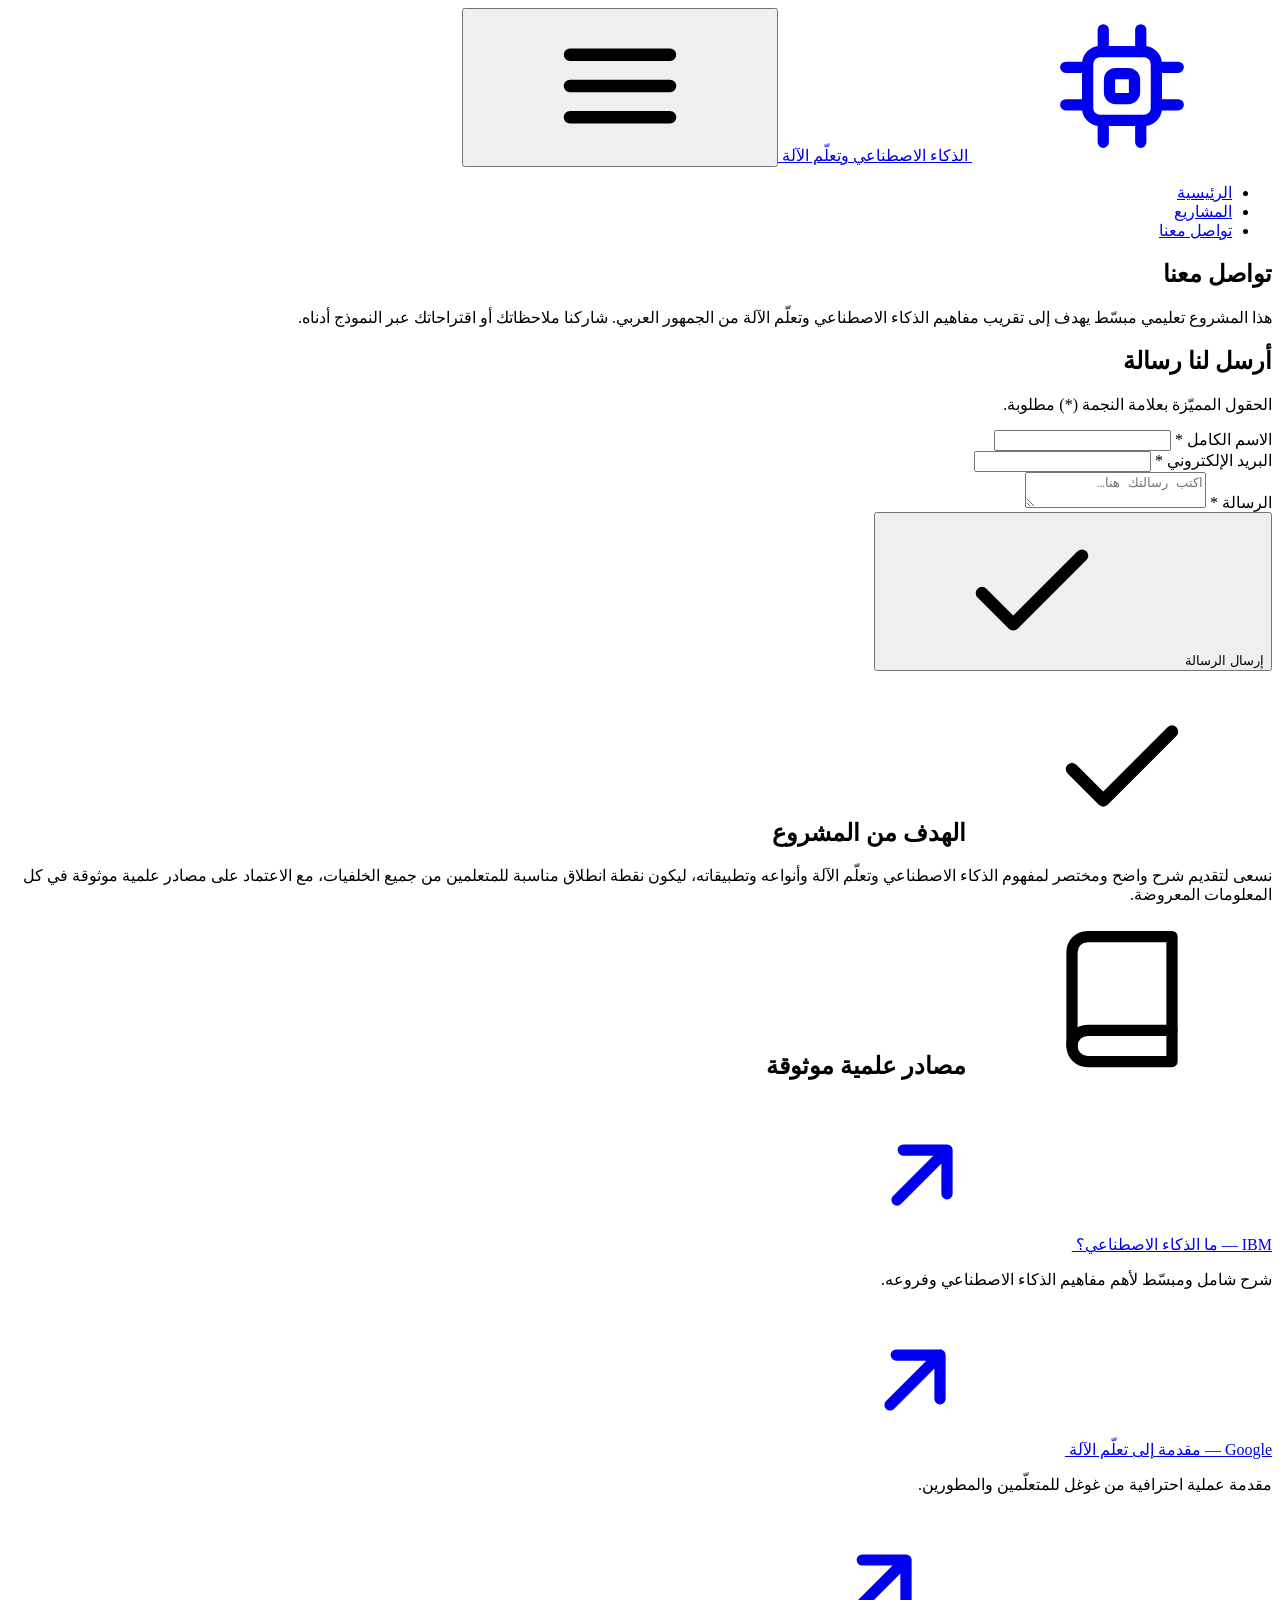
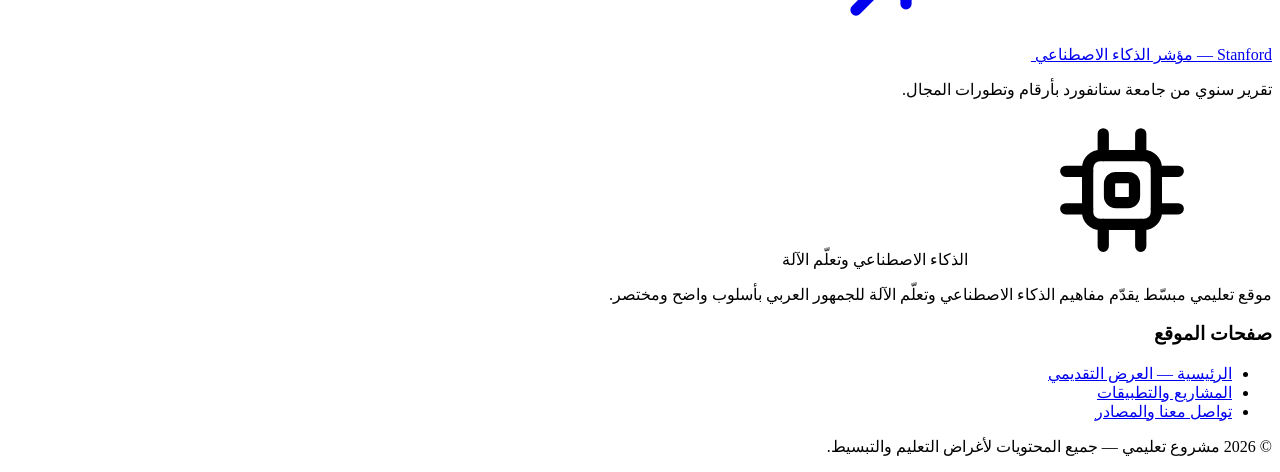
==== commit 3dfc29d2: "Add files via upload" ====
--- a/contact.html
+++ b/contact.html
@@ -1,337 +1,153 @@
 <!DOCTYPE html>
 <html lang="ar" dir="rtl">
 <head>
-  <meta charset="utf-8">
+  <meta charset="UTF-8">
   <meta name="viewport" content="width=device-width, initial-scale=1">
-  <title>تواصل معنا | بكسل أرينا — الرياض، حي العليا</title>
-  <meta name="description" content="تواصل مع بكسل أرينا في الرياض: واتساب، هاتف، موقع في حي العليا، وساعات العمل. احجز جلستك أو غرفتك عبر نموذج سريع يفتح واتساب مباشرة.">
-  <meta name="theme-color" content="#07070d">
-  <link rel="icon" href="assets/favicon.svg" type="image/svg+xml">
+  <title>تواصل معنا — الذكاء الاصطناعي وتعلّم الآلة</title>
+  <meta name="description" content="تواصل معنا لمشاركة ملاحظاتك حول المشروع التعليمي، وتصفّح قائمة المصادر العلمية الموثوقة في الذكاء الاصطناعي وتعلّم الآلة.">
+  <link rel="icon" href='data:image/svg+xml,<svg xmlns="http://www.w3.org/2000/svg" viewBox="0 0 100 100"><text y=".9em" font-size="88">🤖</text></svg>'>
   <link rel="preconnect" href="https://fonts.googleapis.com">
   <link rel="preconnect" href="https://fonts.gstatic.com" crossorigin>
-  <link href="https://fonts.googleapis.com/css2?family=Tajawal:wght@400;500;700;800&display=swap" rel="stylesheet">
-  <link rel="stylesheet" href="style.css">
-  <script>document.documentElement.classList.add("js");</script>
+  <link href="https://fonts.googleapis.com/css2?family=Cairo:wght@400;600;700;800;900&display=swap" rel="stylesheet">
+  <link rel="stylesheet" href="assets/css/style.css">
 </head>
 <body>
-  <a class="skip-link" href="#main">تجاوز إلى المحتوى</a>
+
+  <!-- مكتبة الأيقونات -->
+  <svg xmlns="http://www.w3.org/2000/svg" style="position:absolute;width:0;height:0;overflow:hidden" aria-hidden="true" focusable="false">
+    <symbol id="i-chip" viewBox="0 0 24 24" fill="none" stroke="currentColor" stroke-width="1.8" stroke-linecap="round" stroke-linejoin="round">
+      <rect x="6.5" y="6.5" width="11" height="11" rx="2"/><rect x="10" y="10" width="4" height="4" rx="1"/>
+      <path d="M9 3v3.5M15 3v3.5M9 17.5V21M15 17.5V21M3 9h3.5M3 15h3.5M17.5 9H21M17.5 15H21"/>
+    </symbol>
+    <symbol id="i-menu" viewBox="0 0 24 24" fill="none" stroke="currentColor" stroke-width="2" stroke-linecap="round" stroke-linejoin="round">
+      <path d="M4 7h16M4 12h16M4 17h16"/>
+    </symbol>
+    <symbol id="i-check" viewBox="0 0 24 24" fill="none" stroke="currentColor" stroke-width="2" stroke-linecap="round" stroke-linejoin="round">
+      <path d="M4 12.5l5 5L20 6.5"/>
+    </symbol>
+    <symbol id="i-external" viewBox="0 0 24 24" fill="none" stroke="currentColor" stroke-width="1.8" stroke-linecap="round" stroke-linejoin="round">
+      <path d="M8 16 16 8M9 8h7v7"/>
+    </symbol>
+    <symbol id="i-book" viewBox="0 0 24 24" fill="none" stroke="currentColor" stroke-width="1.8" stroke-linecap="round" stroke-linejoin="round">
+      <path d="M4 19.5A2.5 2.5 0 0 1 6.5 17H20"/><path d="M6.5 2H20v20H6.5A2.5 2.5 0 0 1 4 19.5v-15A2.5 2.5 0 0 1 6.5 2z"/>
+    </symbol>
+    <symbol id="i-cross-med" viewBox="0 0 24 24" fill="none" stroke="currentColor" stroke-width="1.8" stroke-linecap="round" stroke-linejoin="round">
+      <rect x="4" y="4" width="16" height="16" rx="5"/><path d="M12 8.5v7M8.5 12h7"/>
+    </symbol>
+  </svg>
 
   <header class="site-header">
-    <div class="container header-inner">
-      <a class="brand" href="index.html" aria-label="بكسل أرينا — الصفحة الرئيسية">
-        <span class="brand-mark" aria-hidden="true">
-          <svg viewBox="0 0 24 24" fill="none" stroke="currentColor" stroke-width="1.8" stroke-linecap="round" stroke-linejoin="round">
-            <path d="M6.5 8.5h11a4 4 0 0 1 3.9 4.9l-.7 3.4a2.6 2.6 0 0 1-4.6 1.2l-1.4-1.7H9.3l-1.4 1.7a2.6 2.6 0 0 1-4.6-1.2l-.7-3.4a4 4 0 0 1 3.9-4.9Z"/>
-            <path d="M8 11v3M6.5 12.5h3"/>
-            <circle cx="16" cy="11.8" r=".7" fill="currentColor"/>
-            <circle cx="18" cy="13.5" r=".7" fill="currentColor"/>
-          </svg>
-        </span>
-        <span class="brand-text">
-          <span class="brand-name">بكسل أرينا</span>
-          <span class="brand-sub">PIXEL ARENA</span>
-        </span>
+    <div class="container nav-row">
+      <a class="brand" href="index.html">
+        <span class="brand-badge"><svg class="icon"><use href="#i-chip"/></svg></span>
+        الذكاء الاصطناعي وتعلّم الآلة
       </a>
-
-      <nav class="nav" id="site-nav" aria-label="التنقل الرئيسي">
-        <ul class="nav-list">
-          <li><a class="nav-link" href="index.html">الرئيسية</a></li>
-          <li><a class="nav-link" href="services.html">الخدمات</a></li>
-          <li><a class="nav-link" href="about.html">عنّا</a></li>
-          <li><a class="nav-link is-active" href="contact.html" aria-current="page">تواصل</a></li>
+      <button class="nav-toggle" type="button" aria-label="فتح قائمة التنقل" aria-expanded="false" aria-controls="site-nav">
+        <svg class="icon"><use href="#i-menu"/></svg>
+      </button>
+      <nav class="site-nav" id="site-nav" aria-label="التنقل الرئيسي">
+        <ul>
+          <li><a href="index.html">الرئيسية</a></li>
+          <li><a href="projects.html">المشاريع</a></li>
+          <li><a href="contact.html" aria-current="page">تواصل معنا</a></li>
         </ul>
-        <a class="btn btn-primary nav-cta" href="https://wa.me/966551234567?text=مرحبًا%20بكسل%20أرينا،%20أبغى%20أحجز%20جلسة" target="_blank" rel="noopener noreferrer">
-          <svg class="icon" viewBox="0 0 24 24" fill="currentColor" aria-hidden="true"><path d="M12.04 2a9.9 9.9 0 0 0-8.5 15l-1.4 5.1 5.2-1.4A9.9 9.9 0 1 0 12.04 2Zm0 1.8a8.1 8.1 0 1 1-4.1 15.1l-.4-.2-3 .8.8-2.9-.2-.4a8.1 8.1 0 0 1 6.9-12.4Zm-3.2 4.1c-.2 0-.5.1-.7.4-.2.3-.8.8-.8 1.9s.8 2.2.9 2.4c.1.2 1.6 2.5 3.9 3.4 1.9.8 2.3.6 2.7.6.4 0 1.3-.5 1.5-1.1.2-.6.2-1 .1-1.1-.1-.1-.2-.2-.4-.3l-1.5-.7c-.2-.1-.4-.1-.5.1l-.6.8c-.1.2-.3.2-.5.1-.2-.1-.9-.3-1.8-1.1-.7-.6-1.1-1.3-1.3-1.5-.1-.2 0-.3.1-.4l.4-.5c.1-.2.1-.3.2-.5.1-.2 0-.3 0-.4l-.7-1.7c-.2-.4-.4-.4-.5-.4h-.5Z"/></svg>
-          احجز جلسة
-        </a>
       </nav>
-
-      <div class="header-actions">
-        <a class="btn btn-primary header-cta" href="https://wa.me/966551234567?text=مرحبًا%20بكسل%20أرينا،%20أبغى%20أحجز%20جلسة" target="_blank" rel="noopener noreferrer">
-          <svg class="icon" viewBox="0 0 24 24" fill="currentColor" aria-hidden="true"><path d="M12.04 2a9.9 9.9 0 0 0-8.5 15l-1.4 5.1 5.2-1.4A9.9 9.9 0 1 0 12.04 2Zm0 1.8a8.1 8.1 0 1 1-4.1 15.1l-.4-.2-3 .8.8-2.9-.2-.4a8.1 8.1 0 0 1 6.9-12.4Zm-3.2 4.1c-.2 0-.5.1-.7.4-.2.3-.8.8-.8 1.9s.8 2.2.9 2.4c.1.2 1.6 2.5 3.9 3.4 1.9.8 2.3.6 2.7.6.4 0 1.3-.5 1.5-1.1.2-.6.2-1 .1-1.1-.1-.1-.2-.2-.4-.3l-1.5-.7c-.2-.1-.4-.1-.5.1l-.6.8c-.1.2-.3.2-.5.1-.2-.1-.9-.3-1.8-1.1-.7-.6-1.1-1.3-1.3-1.5-.1-.2 0-.3.1-.4l.4-.5c.1-.2.1-.3.2-.5.1-.2 0-.3 0-.4l-.7-1.7c-.2-.4-.4-.4-.5-.4h-.5Z"/></svg>
-          احجز جلسة
-        </a>
-        <button class="nav-toggle" type="button" aria-label="فتح القائمة" aria-expanded="false" aria-controls="site-nav">
-          <span></span><span></span><span></span>
-        </button>
-      </div>
     </div>
   </header>
 
-  <main id="main">
-    <section class="page-hero">
+  <main>
+    <section class="page-hero small">
       <div class="container">
-        <nav class="breadcrumb" aria-label="مسار الصفحة">
-          <a href="index.html">الرئيسية</a>
-          <span class="sep" aria-hidden="true">/</span>
-          <span aria-current="page">تواصل</span>
-        </nav>
-        <h1>نسمعك قبل ما تلعب</h1>
-        <p class="lead">
-          احجز جلسة، اسأل عن الأسعار، أو رتّب مناسبة. أسرع طريقة هي واتساب،
-          وتقدر تستخدم النموذج تحت ويفتح لك المحادثة جاهزة.
-        </p>
-        <div class="page-hero-tags">
-          <span class="tag">رد خلال دقائق</span>
-          <span class="tag">حجز مسبق</span>
-          <span class="tag">استفسارات المجموعات</span>
-        </div>
+        <h1>تواصل معنا</h1>
+        <p>هذا المشروع تعليمي مبسّط يهدف إلى تقريب مفاهيم الذكاء الاصطناعي وتعلّم الآلة من الجمهور العربي. شاركنا ملاحظاتك أو اقتراحاتك عبر النموذج أدناه.</p>
       </div>
     </section>
 
-    <!-- التواصل والنموذج -->
-    <section class="section" aria-labelledby="contact-title">
-      <div class="container">
-        <div class="contact-grid">
-          <div>
-            <div class="section-head reveal">
-              <span class="kicker">بيانات التواصل</span>
-              <h2 class="section-title" id="contact-title">نحن قريبين</h2>
-              <p class="section-text">موقعنا في حي العليا، على طريق الملك فهد. المواقف متوفرة خلف المبنى.</p>
-            </div>
+    <div class="container contact-grid">
+      <section class="card contact-panel" aria-labelledby="form-heading">
+        <h2 id="form-heading">أرسل لنا رسالة</h2>
+        <p class="panel-sub">الحقول المميّزة بعلامة النجمة (*) مطلوبة.</p>
+        <form id="contactForm" novalidate>
+          <div class="form-field">
+            <label for="name">الاسم الكامل *</label>
+            <input type="text" id="name" name="name" autocomplete="name" required aria-describedby="nameError">
+            <span class="field-error" id="nameError" hidden></span>
+          </div>
+          <div class="form-field">
+            <label for="email">البريد الإلكتروني *</label>
+            <input type="email" id="email" name="email" autocomplete="email" required aria-describedby="emailError">
+            <span class="field-error" id="emailError" hidden></span>
+          </div>
+          <div class="form-field">
+            <label for="message">الرسالة *</label>
+            <textarea id="message" name="message" required aria-describedby="messageError" placeholder="اكتب رسالتك هنا…"></textarea>
+            <span class="field-error" id="messageError" hidden></span>
+          </div>
+          <button class="btn" type="submit">
+            إرسال الرسالة
+            <svg class="icon"><use href="#i-check"/></svg>
+          </button>
+          <p class="form-status" id="formStatus" role="status" hidden></p>
+        </form>
+      </section>
 
-            <div class="contact-cards">
-              <div class="contact-card reveal">
-                <span class="feature-icon" aria-hidden="true">
-                  <svg viewBox="0 0 24 24" fill="none" stroke="currentColor" stroke-width="1.8" stroke-linecap="round" stroke-linejoin="round"><path d="M20 10c0 6-8 11-8 11S4 16 4 10a8 8 0 1 1 16 0Z"/><circle cx="12" cy="10" r="2.6"/></svg>
-                </span>
-                <div>
-                  <h3>الموقع</h3>
-                  <p>الرياض، حي العليا، طريق الملك فهد، مبنى 12 — الدور الأول</p>
-                  <a href="https://www.google.com/maps/search/?api=1&query=Al+Olaya+Riyadh" target="_blank" rel="noopener noreferrer">افتح في خرائط Google</a>
-                </div>
-              </div>
+      <div>
+        <section class="card side-panel">
+          <h2><svg class="icon"><use href="#i-check"/></svg> الهدف من المشروع</h2>
+          <p>نسعى لتقديم شرح واضح ومختصر لمفهوم الذكاء الاصطناعي وتعلّم الآلة وأنواعه وتطبيقاته، ليكون نقطة انطلاق مناسبة للمتعلمين من جميع الخلفيات، مع الاعتماد على مصادر علمية موثوقة في كل المعلومات المعروضة.</p>
+        </section>
 
-              <div class="contact-card reveal">
-                <span class="feature-icon" aria-hidden="true">
-                  <svg viewBox="0 0 24 24" fill="currentColor"><path d="M12.04 2a9.9 9.9 0 0 0-8.5 15l-1.4 5.1 5.2-1.4A9.9 9.9 0 1 0 12.04 2Zm0 1.8a8.1 8.1 0 1 1-4.1 15.1l-.4-.2-3 .8.8-2.9-.2-.4a8.1 8.1 0 0 1 6.9-12.4Zm-3.2 4.1c-.2 0-.5.1-.7.4-.2.3-.8.8-.8 1.9s.8 2.2.9 2.4c.1.2 1.6 2.5 3.9 3.4 1.9.8 2.3.6 2.7.6.4 0 1.3-.5 1.5-1.1.2-.6.2-1 .1-1.1-.1-.1-.2-.2-.4-.3l-1.5-.7c-.2-.1-.4-.1-.5.1l-.6.8c-.1.2-.3.2-.5.1-.2-.1-.9-.3-1.8-1.1-.7-.6-1.1-1.3-1.3-1.5-.1-.2 0-.3.1-.4l.4-.5c.1-.2.1-.3.2-.5.1-.2 0-.3 0-.4l-.7-1.7c-.2-.4-.4-.4-.5-.4h-.5Z"/></svg>
-                </span>
-                <div>
-                  <h3>واتساب وهاتف</h3>
-                  <p dir="ltr" style="text-align: end;">+966 55 123 4567</p>
-                  <a href="https://wa.me/966551234567" target="_blank" rel="noopener noreferrer">راسلنا على واتساب</a>
-                </div>
-              </div>
-
-              <div class="contact-card reveal">
-                <span class="feature-icon" aria-hidden="true">
-                  <svg viewBox="0 0 24 24" fill="none" stroke="currentColor" stroke-width="1.8" stroke-linecap="round" stroke-linejoin="round"><circle cx="12" cy="12" r="9"/><path d="M12 7v5l3 2"/></svg>
-                </span>
-                <div>
-                  <h3>ساعات العمل</h3>
-                  <p>السبت – الخميس: 2 م – 2 ص</p>
-                  <p>الجمعة: 2 م – 3 ص</p>
-                </div>
-              </div>
-
-              <div class="contact-card reveal">
-                <span class="feature-icon" aria-hidden="true">
-                  <svg viewBox="0 0 24 24" fill="none" stroke="currentColor" stroke-width="1.8" stroke-linecap="round" stroke-linejoin="round"><rect x="3" y="5" width="18" height="14" rx="3"/><path d="m3.5 6.5 8.5 6 8.5-6"/></svg>
-                </span>
-                <div>
-                  <h3>البريد</h3>
-                  <p>للاستفسارات والشراكات والمناسبات</p>
-                  <a href="mailto:hello@pixelarena.sa" dir="ltr">hello@pixelarena.sa</a>
-                </div>
-              </div>
-            </div>
+        <section class="card side-panel" aria-labelledby="sources-heading">
+          <h2><svg class="icon"><use href="#i-book"/></svg> مصادر علمية موثوقة</h2>
+          <div class="source-item">
+            <a href="https://www.ibm.com/think/topics/artificial-intelligence" target="_blank" rel="noopener">
+              IBM — ما الذكاء الاصطناعي؟
+              <svg class="icon"><use href="#i-external"/></svg>
+            </a>
+            <p>شرح شامل ومبسّط لأهم مفاهيم الذكاء الاصطناعي وفروعه.</p>
           </div>
-
-          <div class="form-card reveal">
-            <h2>احجز أو اسأل</h2>
-            <p>املأ الحقول، وبنجهز لك رسالة واتساب كاملة. ما نخزن بياناتك في أي مكان.</p>
-
-            <form data-wa-form data-wa="966551234567">
-              <div class="form-grid">
-                <div class="field">
-                  <label for="name">الاسم</label>
-                  <input type="text" id="name" name="name" placeholder="مثال: عبدالله" autocomplete="name" required>
-                </div>
-
-                <div class="field">
-                  <label for="phone">رقم الجوال</label>
-                  <input type="tel" id="phone" name="phone" placeholder="05X XXX XXXX" autocomplete="tel" inputmode="tel" pattern="[0-9+\s-]{9,16}" required>
-                </div>
-
-                <div class="field field--full">
-                  <label for="service">الخدمة المطلوبة</label>
-                  <select id="service" name="service" required>
-                    <option value="" selected disabled>اختر الخدمة</option>
-                    <option>PC عادي — 25 ر.س/ساعة</option>
-                    <option>PC برو — 35 ر.س/ساعة</option>
-                    <option>PS5 — 30 ر.س/ساعة</option>
-                    <option>تجربة VR — 45 ر.س/ساعة</option>
-                    <option>محاكي السباقات — 35 ر.س/ساعة</option>
-                    <option>غرفة VIP — 120 ر.س/ساعة</option>
-                    <option>بطولة أو مناسبة</option>
-                    <option>استفسار عام</option>
-                  </select>
-                </div>
-
-                <div class="field field--full">
-                  <label for="message">تفاصيل الحجز</label>
-                  <textarea id="message" name="message" placeholder="الوقت المفضل، عدد اللاعبين، وأي طلبات إضافية..."></textarea>
-                </div>
-
-                <div class="field field--full">
-                  <button class="btn btn-primary btn-block" type="submit">
-                    <svg class="icon" viewBox="0 0 24 24" fill="currentColor" aria-hidden="true"><path d="M12.04 2a9.9 9.9 0 0 0-8.5 15l-1.4 5.1 5.2-1.4A9.9 9.9 0 1 0 12.04 2Zm0 1.8a8.1 8.1 0 1 1-4.1 15.1l-.4-.2-3 .8.8-2.9-.2-.4a8.1 8.1 0 0 1 6.9-12.4Zm-3.2 4.1c-.2 0-.5.1-.7.4-.2.3-.8.8-.8 1.9s.8 2.2.9 2.4c.1.2 1.6 2.5 3.9 3.4 1.9.8 2.3.6 2.7.6.4 0 1.3-.5 1.5-1.1.2-.6.2-1 .1-1.1-.1-.1-.2-.2-.4-.3l-1.5-.7c-.2-.1-.4-.1-.5.1l-.6.8c-.1.2-.3.2-.5.1-.2-.1-.9-.3-1.8-1.1-.7-.6-1.1-1.3-1.3-1.5-.1-.2 0-.3.1-.4l.4-.5c.1-.2.1-.3.2-.5.1-.2 0-.3 0-.4l-.7-1.7c-.2-.4-.4-.4-.5-.4h-.5Z"/></svg>
-                    أرسل عبر واتساب
-                  </button>
-                  <p class="form-note">
-                    <svg class="icon" viewBox="0 0 24 24" fill="none" stroke="currentColor" stroke-width="1.8" stroke-linecap="round" stroke-linejoin="round" aria-hidden="true"><rect x="4" y="10" width="16" height="11" rx="2"/><path d="M8 10V7a4 4 0 0 1 8 0v3"/></svg>
-                    لا تسجيل دخول ولا قاعدة بيانات. النموذج يفتح واتساب فقط.
-                  </p>
-                  <p class="form-status" role="status" aria-live="polite"></p>
-                </div>
-              </div>
-            </form>
+          <div class="source-item">
+            <a href="https://developers.google.com/machine-learning/intro-to-ml" target="_blank" rel="noopener">
+              Google — مقدمة إلى تعلّم الآلة
+              <svg class="icon"><use href="#i-external"/></svg>
+            </a>
+            <p>مقدمة عملية احترافية من غوغل للمتعلّمين والمطورين.</p>
           </div>
-        </div>
+          <div class="source-item">
+            <a href="https://hai.stanford.edu/ai-index" target="_blank" rel="noopener">
+              Stanford — مؤشر الذكاء الاصطناعي
+              <svg class="icon"><use href="#i-external"/></svg>
+            </a>
+            <p>تقرير سنوي من جامعة ستانفورد بأرقام وتطورات المجال.</p>
+          </div>
+        </section>
       </div>
-    </section>
-
-    <!-- الموقع -->
-    <section class="section section--tight" aria-labelledby="map-title">
-      <div class="container">
-        <div class="section-head reveal">
-          <span class="kicker">موقعنا</span>
-          <h2 class="section-title" id="map-title">حي العليا، طريق الملك فهد</h2>
-          <p class="section-text">قريب من مركز المملكة. انزل من طريق الملك فهد باتجاه حي العليا، وبتلقى المواقف خلف المبنى.</p>
-        </div>
-
-        <div class="map-card reveal" role="img" aria-label="خريطة توضيحية لموقع بكسل أرينا في حي العليا بالرياض">
-          <div class="map-road map-road--h map-road--h1"></div>
-          <div class="map-road map-road--h map-road--h2"></div>
-          <div class="map-road map-road--v map-road--v1"></div>
-          <div class="map-road map-road--v map-road--v2"></div>
-          <div class="map-pin" aria-hidden="true">
-            <svg viewBox="0 0 24 24" fill="none" stroke="currentColor" stroke-width="2" stroke-linecap="round" stroke-linejoin="round"><path d="M20 10c0 6-8 11-8 11S4 16 4 10a8 8 0 1 1 16 0Z"/><circle cx="12" cy="10" r="2.6"/></svg>
-          </div>
-          <div class="map-label">بكسل أرينا<span>حي العليا</span></div>
-        </div>
-
-        <div class="map-actions">
-          <p>الخريطة توضيحية. استخدم الرابط لفتح الموقع الفعلي في خرائط Google.</p>
-          <a class="btn btn-ghost" href="https://www.google.com/maps/search/?api=1&query=Al+Olaya+Riyadh" target="_blank" rel="noopener noreferrer">
-            <svg class="icon" viewBox="0 0 24 24" fill="none" stroke="currentColor" stroke-width="1.8" stroke-linecap="round" stroke-linejoin="round" aria-hidden="true"><path d="M20 10c0 6-8 11-8 11S4 16 4 10a8 8 0 1 1 16 0Z"/><circle cx="12" cy="10" r="2.6"/></svg>
-            افتح الخريطة
-          </a>
-        </div>
-      </div>
-    </section>
-
-    <!-- الأسئلة -->
-    <section class="section section--tight" aria-labelledby="contact-faq-title">
-      <div class="container">
-        <div class="section-head section-head--center reveal">
-          <span class="kicker">قبل الزيارة</span>
-          <h2 class="section-title" id="contact-faq-title">أسئلة عن الموقع والحجز</h2>
-        </div>
-
-        <div class="faq reveal">
-          <details>
-            <summary>هل يوجد مواقف سيارات؟<svg class="icon" viewBox="0 0 24 24" fill="none" stroke="currentColor" stroke-width="2" stroke-linecap="round" aria-hidden="true"><path d="M12 5v14M5 12h14"/></svg></summary>
-            <p>نعم، مواقف مجانية خلف المبنى تتسع لعدد جيد من السيارات. في أوقات الذروة ننصح بالوصول قبل موعدك بعشر دقائق.</p>
-          </details>
-          <details>
-            <summary>هل أستطيع الزيارة بدون حجز؟<svg class="icon" viewBox="0 0 24 24" fill="none" stroke="currentColor" stroke-width="2" stroke-linecap="round" aria-hidden="true"><path d="M12 5v14M5 12h14"/></svg></summary>
-            <p>تقدر، حسب توفر الأجهزة. الحجز المسبق يضمن لك المقعد أو الغرفة اللي تفضلها، خاصة نهاية الأسبوع.</p>
-          </details>
-          <details>
-            <summary>كيف أحجز مجموعة كبيرة أو مناسبة؟<svg class="icon" viewBox="0 0 24 24" fill="none" stroke="currentColor" stroke-width="2" stroke-linecap="round" aria-hidden="true"><path d="M12 5v14M5 12h14"/></svg></summary>
-            <p>راسلنا على واتساب قبلها بيومين على الأقل، واذكر عدد الأشخاص والوقت. نقدر نحجز أكثر من غرفة، ونرتب بطولة صغيرة أو ضيافة.</p>
-          </details>
-          <details>
-            <summary>هل عندكم بطاقات هدايا؟<svg class="icon" viewBox="0 0 24 24" fill="none" stroke="currentColor" stroke-width="2" stroke-linecap="round" aria-hidden="true"><path d="M12 5v14M5 12h14"/></svg></summary>
-            <p>نعم، بطاقات هدايا بقيم 50 و100 و200 ريال، صالحة لمدة ستة أشهر من تاريخ الشراء. اطلبها من الاستقبال أو عبر واتساب.</p>
-          </details>
-        </div>
-      </div>
-    </section>
+    </div>
   </main>
 
   <footer class="site-footer">
     <div class="container">
       <div class="footer-grid">
-        <div class="footer-brand">
-          <a class="brand" href="index.html" aria-label="بكسل أرينا — الصفحة الرئيسية">
-            <span class="brand-mark" aria-hidden="true">
-              <svg viewBox="0 0 24 24" fill="none" stroke="currentColor" stroke-width="1.8" stroke-linecap="round" stroke-linejoin="round">
-                <path d="M6.5 8.5h11a4 4 0 0 1 3.9 4.9l-.7 3.4a2.6 2.6 0 0 1-4.6 1.2l-1.4-1.7H9.3l-1.4 1.7a2.6 2.6 0 0 1-4.6-1.2l-.7-3.4a4 4 0 0 1 3.9-4.9Z"/>
-                <path d="M8 11v3M6.5 12.5h3"/>
-                <circle cx="16" cy="11.8" r=".7" fill="currentColor"/>
-                <circle cx="18" cy="13.5" r=".7" fill="currentColor"/>
-              </svg>
-            </span>
-            <span class="brand-text">
-              <span class="brand-name">بكسل أرينا</span>
-              <span class="brand-sub">PIXEL ARENA</span>
-            </span>
-          </a>
-          <p>صالة قيمنق ومتجر ألعاب في الرياض. مساحة تجمع اللاعبين على أجهزة قوية، غرف خاصة، وبطولات تنافسية.</p>
-          <div class="socials">
-            <a class="social-link" href="https://www.instagram.com/" target="_blank" rel="noopener noreferrer" aria-label="إنستغرام بكسل أرينا">
-              <svg viewBox="0 0 24 24" fill="none" stroke="currentColor" stroke-width="1.8" stroke-linecap="round" stroke-linejoin="round" aria-hidden="true"><rect x="3" y="3" width="18" height="18" rx="5"/><circle cx="12" cy="12" r="4"/><circle cx="17.5" cy="6.5" r=".8" fill="currentColor"/></svg>
-            </a>
-            <a class="social-link" href="https://www.tiktok.com/" target="_blank" rel="noopener noreferrer" aria-label="تيك توك بكسل أرينا">
-              <svg viewBox="0 0 24 24" fill="currentColor" aria-hidden="true"><path d="M16.5 3c.4 2.2 1.8 3.7 4 4v3c-1.5 0-2.9-.5-4-1.3v6.6c0 3.6-2.4 5.7-5.5 5.7A5.3 5.3 0 0 1 5.7 15c0-3.3 2.7-5.6 6.2-5.3v3.1c-1.7-.3-3.1.7-3.1 2.2 0 1.4 1 2.4 2.3 2.4 1.4 0 2.3-1 2.3-2.7V3Z"/></svg>
-            </a>
-            <a class="social-link" href="https://x.com/" target="_blank" rel="noopener noreferrer" aria-label="إكس بكسل أرينا">
-              <svg viewBox="0 0 24 24" fill="currentColor" aria-hidden="true"><path d="M17.7 3H21l-7.2 8.2L22.2 21H15.5l-5.2-6.2L4.3 21H1l7.7-8.8L1.8 3h6.8l4.7 5.6Zm-1.2 16h1.9L7.5 4.9H5.5Z"/></svg>
-            </a>
+        <div>
+          <div class="footer-brand">
+            <span class="icon-badge"><svg class="icon"><use href="#i-chip"/></svg></span>
+            الذكاء الاصطناعي وتعلّم الآلة
           </div>
+          <p>موقع تعليمي مبسّط يقدّم مفاهيم الذكاء الاصطناعي وتعلّم الآلة للجمهور العربي بأسلوب واضح ومختصر.</p>
         </div>
-
-        <div>
-          <h3 class="footer-title">روابط سريعة</h3>
-          <ul class="footer-links">
-            <li><a href="index.html">الرئيسية</a></li>
-            <li><a href="services.html">الخدمات والأسعار</a></li>
-            <li><a href="about.html">عنّا</a></li>
-            <li><a href="contact.html">تواصل معنا</a></li>
+        <nav class="footer-links" aria-label="روابط التذييل">
+          <h3>صفحات الموقع</h3>
+          <ul>
+            <li><a href="index.html">الرئيسية — العرض التقديمي</a></li>
+            <li><a href="projects.html">المشاريع والتطبيقات</a></li>
+            <li><a href="contact.html">تواصل معنا والمصادر</a></li>
           </ul>
-        </div>
-
-        <div>
-          <h3 class="footer-title">تواصل</h3>
-          <ul class="footer-links footer-contact">
-            <li>
-              <svg class="icon" viewBox="0 0 24 24" fill="none" stroke="currentColor" stroke-width="1.8" stroke-linecap="round" stroke-linejoin="round" aria-hidden="true"><path d="M20 10c0 6-8 11-8 11S4 16 4 10a8 8 0 1 1 16 0Z"/><circle cx="12" cy="10" r="2.6"/></svg>
-              <span>الرياض، حي العليا، طريق الملك فهد</span>
-            </li>
-            <li>
-              <svg class="icon" viewBox="0 0 24 24" fill="none" stroke="currentColor" stroke-width="1.8" stroke-linecap="round" stroke-linejoin="round" aria-hidden="true"><path d="M5 3h3l2 5-2.5 1.5a12 12 0 0 0 7 7L16 14l5 2v3a2 2 0 0 1-2.2 2A17 17 0 0 1 3 5.2 2 2 0 0 1 5 3Z"/></svg>
-              <a href="tel:+966551234567" dir="ltr">+966 55 123 4567</a>
-            </li>
-            <li>
-              <svg class="icon" viewBox="0 0 24 24" fill="none" stroke="currentColor" stroke-width="1.8" stroke-linecap="round" stroke-linejoin="round" aria-hidden="true"><rect x="3" y="5" width="18" height="14" rx="3"/><path d="m3.5 6.5 8.5 6 8.5-6"/></svg>
-              <a href="mailto:hello@pixelarena.sa" dir="ltr">hello@pixelarena.sa</a>
-            </li>
-          </ul>
-        </div>
-
-        <div>
-          <h3 class="footer-title">ساعات العمل</h3>
-          <ul class="footer-links">
-            <li>السبت – الخميس: 2 م – 2 ص</li>
-            <li>الجمعة: 2 م – 3 ص</li>
-          </ul>
-          <span class="hours-badge">مفتوح الآن</span>
-        </div>
+        </nav>
       </div>
-
-      <div class="footer-bottom">
-        <p>© <span data-year>2026</span> بكسل أرينا. جميع الحقوق محفوظة.</p>
-        <p>صُنع بحب للاعبين في الرياض.</p>
-      </div>
+      <p class="copyright">© 2026 مشروع تعليمي — جميع المحتويات لأغراض التعليم والتبسيط.</p>
     </div>
   </footer>
 
-  <a class="wa-float" href="https://wa.me/966551234567?text=مرحبًا%20بكسل%20أرينا،%20أبغى%20أحجز%20جلسة" target="_blank" rel="noopener noreferrer" aria-label="تواصل مع بكسل أرينا عبر واتساب">
-    <svg viewBox="0 0 24 24" fill="currentColor" aria-hidden="true"><path d="M12.04 2a9.9 9.9 0 0 0-8.5 15l-1.4 5.1 5.2-1.4A9.9 9.9 0 1 0 12.04 2Zm0 1.8a8.1 8.1 0 1 1-4.1 15.1l-.4-.2-3 .8.8-2.9-.2-.4a8.1 8.1 0 0 1 6.9-12.4Zm-3.2 4.1c-.2 0-.5.1-.7.4-.2.3-.8.8-.8 1.9s.8 2.2.9 2.4c.1.2 1.6 2.5 3.9 3.4 1.9.8 2.3.6 2.7.6.4 0 1.3-.5 1.5-1.1.2-.6.2-1 .1-1.1-.1-.1-.2-.2-.4-.3l-1.5-.7c-.2-.1-.4-.1-.5.1l-.6.8c-.1.2-.3.2-.5.1-.2-.1-.9-.3-1.8-1.1-.7-.6-1.1-1.3-1.3-1.5-.1-.2 0-.3.1-.4l.4-.5c.1-.2.1-.3.2-.5.1-.2 0-.3 0-.4l-.7-1.7c-.2-.4-.4-.4-.5-.4h-.5Z"/></svg>
-  </a>
-
-  <script src="script.js" defer></script>
+  <script src="assets/js/main.js" defer></script>
 </body>
-</html>
+</html>
